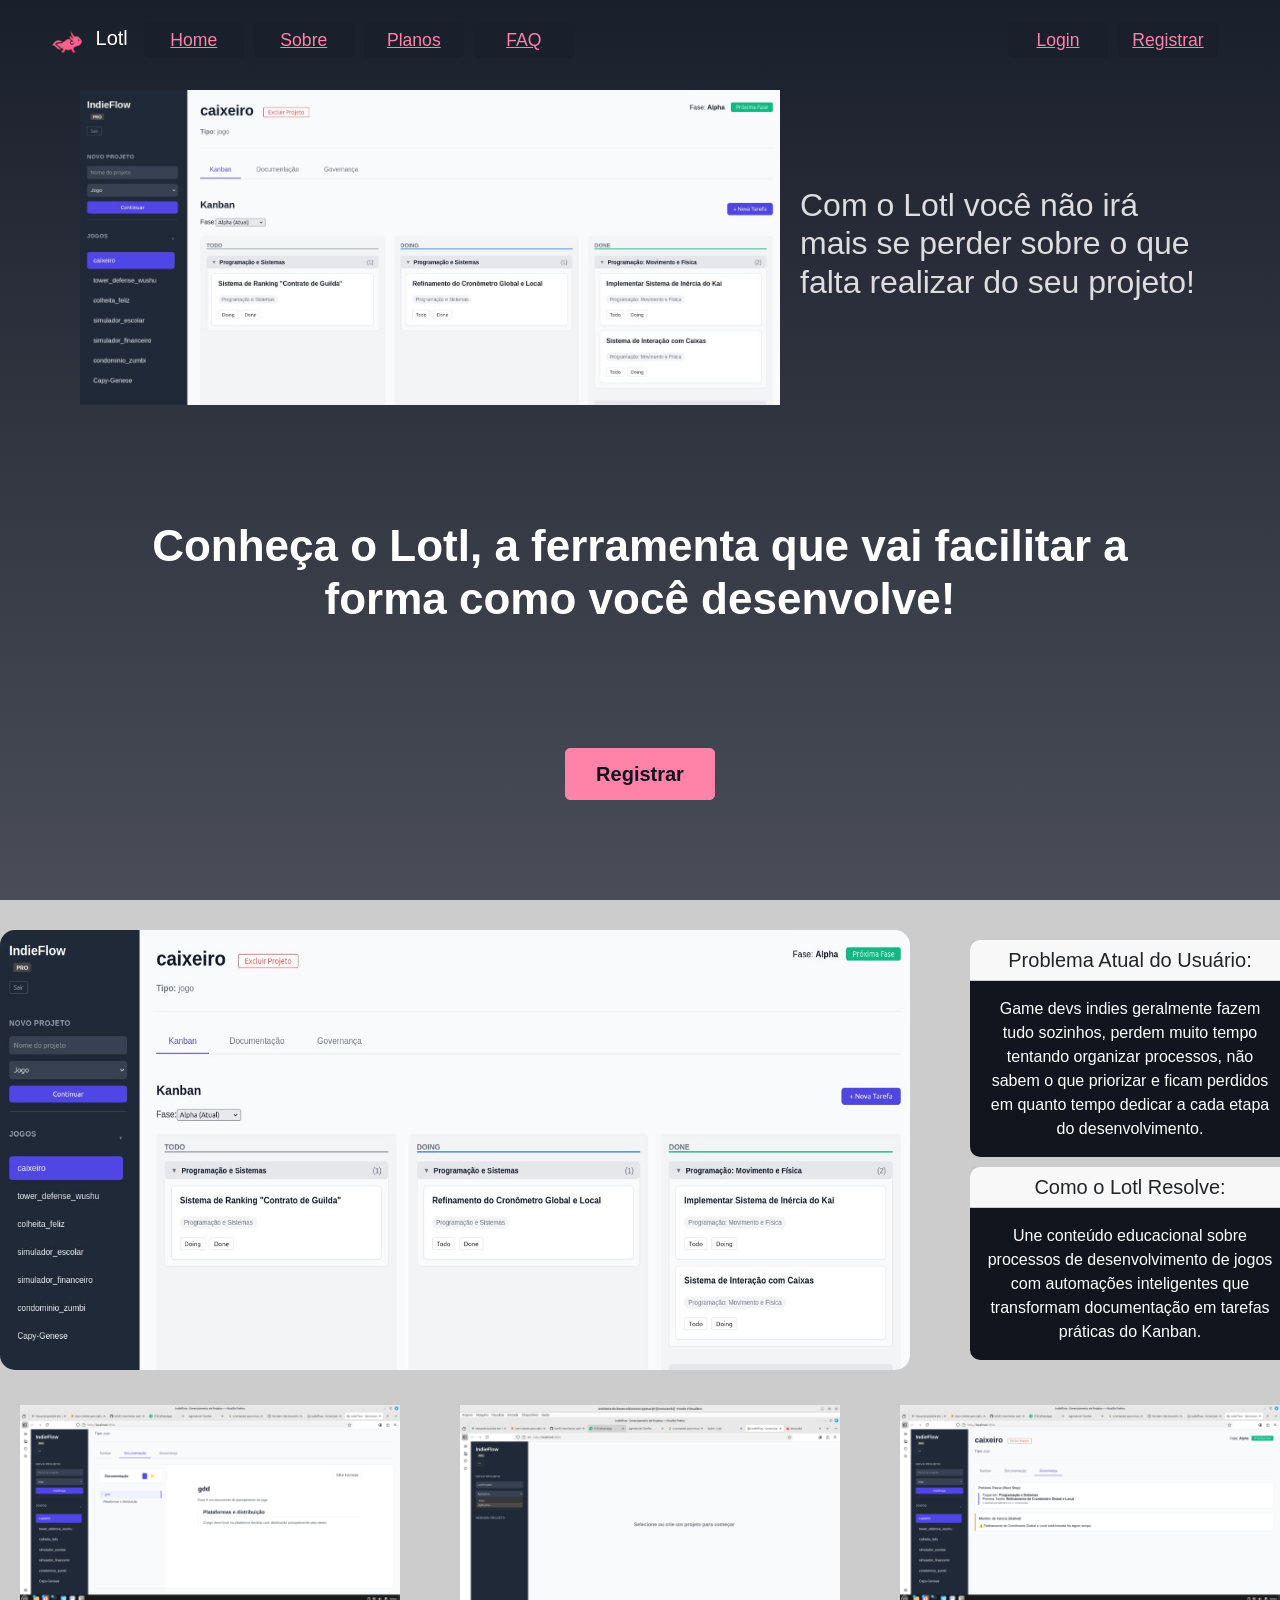
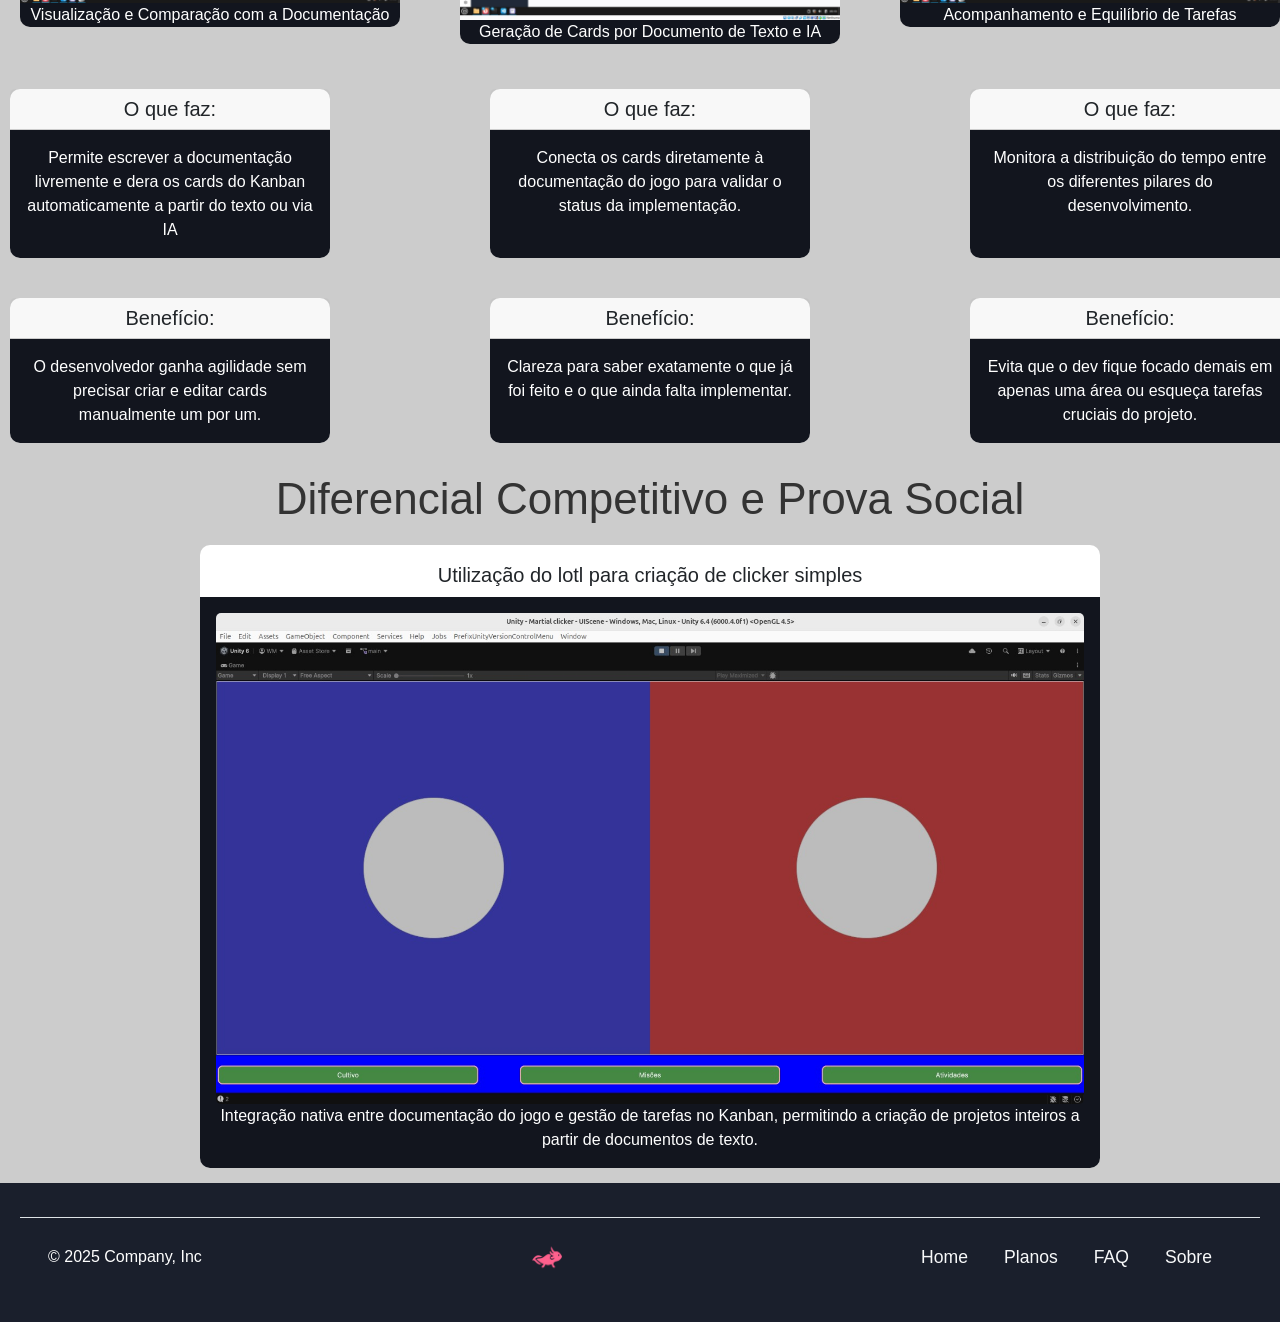
==== index.html @ 311a644e "style(home): update hero style" ====
<!DOCTYPE html>
<html lang="en">
<head>
    <meta charset="UTF-8">
    <meta name="viewport" content="width=device-width, initial-scale=1.0">
    <title>Home - Lotl</title>
    <link rel="icon" type="image/png" href="images/logo/logo.webp">
    <link rel="stylesheet" href="https://fonts.googleapis.com/css2?family=Material+Symbols+Outlined:opsz,wght,FILL,GRAD@20..48,100..700,0..1,-50..200&icon_names=check,close"/>
    <link href="https://cdn.jsdelivr.net/npm/bootstrap@5.3.8/dist/css/bootstrap.min.css" rel="stylesheet" integrity="sha384-sRIl4kxILFvY47J16cr9ZwB07vP4J8+LH7qKQnuqkuIAvNWLzeN8tE5YBujZqJLB" crossorigin="anonymous">
    <link rel="stylesheet" href="global.css">
    <link rel="stylesheet" href="styles/index.css">
</head>
<body>
    <header class="row flex-conteiner">
      <div class="flex-column">
        <nav class="navbar navbar-expand-lg header">
          <div class="container-fluid">
            <button class="navbar-toggler" type="button" data-bs-toggle="collapse" data-bs-target="#navbarTogglerDemo01" aria-controls="navbarTogglerDemo01" aria-expanded="false" aria-label="Toggle navigation">
              <span class="navbar-toggler-icon"></span>
            </button>
            <div class="collapse navbar-collapse" id="navbarTogglerDemo01">
              <a class="navbar-brand headerTitle" href="index.html">
                <img src="images/mascote/mascote.png" alt="Logo" width="30" height="30" class="d-inline-block align-text-top me-2"/>
                Lotl
              </a>
              <ul class="navbar-nav me-auto ms-3 mb-2 mb-lg-0">
                <li class="nav-item">
                  <a href="index.html">
                      <div class="headerButton">
                          <p>Home</p>
                      </div>
                  </a>
                </li>
                <li class="nav-item">
                  <a href="pages/about.html">
                      <div class="headerButton">
                          <p>Sobre</p>
                      </div>
                  </a>
                </li>
                <li class="nav-item">
                    <a href="pages/plans.html">
                        <div class="headerButton">
                            <p>Planos</p>
                        </div>
                    </a>
                </li>
                <li class="nav-item">
                  <a href="pages/faq.html">
                      <div class="headerButton">
                          <p>FAQ</p>
                      </div>
                  </a>
                </li>
              </ul>
              <ul class="navbar-nav d-flex ms-3 mb-2 mb-lg-0">
                <li class="nav-item">
                  <a href="https://lotl.tardiusconsultoria.com.br/login">
                      <div class="headerButton">
                          <p>Login</p>
                      </div>
                  </a>
                </li>
                <li class="nav-item">
                  <a href="https://lotl.tardiusconsultoria.com.br/register">
                      <div class="headerButton">
                          <p>Registrar</p>
                      </div>
                  </a>
                </li>
              </ul>
            </div>
          </div>
        </nav>
        <div class="banner flex-column">
          <div class="flex-row-1300-900" style="align-items: center; margin-top: 20px;">
            <img src="images/SaaSInterface/WhatsApp Image 2026-09-23 at 08.44.39.jpeg" alt="Mascote do Lotl" style="width: 60vw; max-width: 700px;">
            <div class="bannerText">
              <h2 style="color: #DDD;">
                Com o Lotl você não irá mais se perder sobre o que falta realizar do seu projeto!
              </h2>
            </div>
          </div>
              <h1>
                Conheça o Lotl, a ferramenta que vai facilitar a forma como você desenvolve!
              </h1>
          <div class="bannerButton">
              <p>Registrar</p>
          </div>
        </div>
      </div>
    </header>
    <table style="width: 100%;" >
        <tr>
            <td align="center" colspan="2">		
                <div class="main-div"> <!--div pai dos cards de informação-->
                    <div class="second-div">
                        <div> <!--como ainda não vimos "form", vou deixar dessa forma, assim que virmos mais sobre js vou implementar aqui e alterar essa estrutura base-->
                            <div class="second-div">
                                <img class="main-image" src="images/SaaSInterface/WhatsApp Image 2026-09-23 at 08.44.39.jpeg" alt="Imagem do Sistema"><!--anexar aqui um FORM caso possível, para coletar e-mail de registro-->
                                <div>
                                    <div class="card">
                                        <h5 class="card-header">Problema Atual do Usuário:</h5>
                                        <div class="card-body">
                                            <p>Game devs indies geralmente fazem tudo sozinhos, perdem muito tempo tentando organizar processos, não sabem o que priorizar e ficam perdidos em quanto tempo dedicar a cada etapa do desenvolvimento.</p>
                                        </div> 
                                    </div>  
                                    <div class="card">
                                        <h5 class="card-header">Como o Lotl Resolve:</h5>
                                        <div class="card-body">
                                            <p>Une conteúdo educacional sobre processos de desenvolvimento de jogos com automações inteligentes que transformam documentação em tarefas práticas do Kanban.</p>
                                       </div>
                                    </div>
                                </div>
                            </div>
                        </div>
                    </div>
                    <div class="second-div"> <!--aqui estão os cards secundários com imagens e um título referente a função da imagem-->
                        <div class="card-secondary">
                            <img src="images/SaaSInterface/WhatsApp Image 2026-09-23 at 09.02.59.jpeg" class="card-img-top" alt="Imagem do Sistema">
                            <div class="card-body">
                                <p class="card-text">Visualização e Comparação com a Documentação</p>
                            </div>
                        </div>
                        <div class="card-secondary">
                            <img src="images/SaaSInterface/WhatsApp Image 2026-09-23 at 07.29.14.jpeg" class="card-img-top" alt="imagem do sistema">
                            <div class="card-body">
                                <p class="card-text">Geração de Cards por Documento de Texto e IA</p>
                            </div>
                        </div>
                        <div class="card-secondary">
                            <img src="images/SaaSInterface/WhatsApp Image 2026-09-23 at 09.03.42.jpeg" class="card-img-top" alt="Imagem do Sistema">
                            <div class="card-body">
                                <p class="card-text">Acompanhamento e Equilíbrio de Tarefas</p>
                            </div>
                        </div>  
                    </div>
                    <div class="second-div"> <!--aqui estão algumas informações do sistema em um pequeno card descritivo-->
                        <div class="card">
                            <h5 class="card-header">O que faz: </h5>
                            <div class="card-body">
                                <p>Permite escrever a documentação livremente e dera os cards do Kanban automaticamente a partir do texto ou via IA</p>
                            </div>
                        </div>
                        <div class="card">
                            <h5 class="card-header">O que faz: </h5>   
                            <div class="card-body">
                                <p>Conecta os cards diretamente à documentação do jogo para validar o status da implementação.</p>
                            </div>
                        </div> 
                        <div class="card">  
                            <h5 class="card-header">O que faz: </h5>  
                            <div class="card-body">
                                <p>Monitora a distribuição do tempo entre os diferentes pilares do desenvolvimento.</p>
                            </div>
                        </div>
                        <div class="card">
                            <h5 class="card-header">Benefício: </h5>
                            <div class="card-body">
                                <p>O desenvolvedor ganha agilidade sem precisar criar e editar cards manualmente um por um.</p>
                            </div>
                        </div>
                        <div class="card"> 
                            <h5 class="card-header">Benefício: </h5>
                            <div class="card-body">
                                <p> Clareza para saber exatamente o que já foi feito e o que ainda falta implementar.</p>
                            </div>
                        </div>
                        <div class="card"> 
                            <h5 class="card-header">Benefício: </h5>
                            <div class="card-body">
                                <p>Evita que o dev fique focado demais em apenas uma área ou esqueça tarefas cruciais do projeto.</p>
                            </div>
                        </div>
                    </div>
                    <div style="margin: 10px 0 15px 0;"> <!--pensar numa estilização para essa seção do site, como um sub-footer ou algo parecido-->
                            <h2 style="font-size: 44px; margin: 20px 0;">Diferencial Competitivo e Prova Social</h2> <!--estilizar para um título melhor apresentável posteriormente-->
                            <div class="card" style="width: 900px;">
                                <h5 class="mt-2 mb-0" style="padding: 10px;">Utilização do lotl para criação de clicker simples</h5>
                                <div class="card-body">
                                    <img src="images/about/prova_social_jogo.jpg" class="card-img" alt="..."> 
                                    <p class="card-text fg-2">Integração nativa entre documentação do jogo e gestão de tarefas no Kanban, permitindo a criação de projetos inteiros a partir de documentos de texto.</p>
                                </div>
                            </div>
                    </div>
                </div>
            </td>
        </tr>
    </table>
    <footer class="row flex-conteiner"> 
      <div class="flex-row-1300-800 justify-content-between align-items-center py-3 my-4 border-top"> 
        <a href="/index.html" class="nav-link mt-2 px-2">
          <p style="color: #FFF;">© 2025 Company, Inc</p>
        </a> 
        <a href="/" class="d-flex align-items-center justify-content-center mt-2 link-body-emphasis text-decoration-none" aria-label="Bootstrap"> 
          <img src="images/mascote/mascote.png" alt="Logo" width="30" height="30" class="d-inline-block align-text-top me-2"/>
        </a> 
        <ul class="justify-content-end mt-2 flex-row-1300-800-short"> 
          <li class="nav-item">
            <a href="/index.html" class="nav-link link-light px-2">Home</a>
          </li> 
          <li class="nav-item">
            <a href="/pages/plans.html" class="nav-link link-light px-2">Planos</a>
          </li> 
          <li class="nav-item">
            <a href="/pages/faq.html" class="nav-link link-light px-2">FAQ</a>
          </li> 
          <li class="nav-item">
            <a href="/pages/about.html" class="nav-link link-light px-2">Sobre</a>
          </li> 
        </ul> 
      </div> 
    </footer>
    <script src="https://cdn.jsdelivr.net/npm/bootstrap@5.3.8/dist/js/bootstrap.bundle.min.js" integrity="sha384-FKyoEForCGlyvwx9Hj09JcYn3nv7wiPVlz7YYwJrWVcXK/BmnVDxM+D2scQbITxI" crossorigin="anonymous"></script>
  </body>
</html>
---- global.css ----
:root{
  --main-color: #FF82A9;
  --contrast-color:#1A1F2C;
  --write-white:#FFF;
  --background-body:#CCC;
  --black-write:#333;
  --background-content: #FFF;
}

body{
  background-color: var(--background-body);
  color: var(--black-write);
}

*{
  box-sizing: border-box;
  margin: 0px;
  padding: 0;
  font-family: sans-serif;
}

.main-container{
  padding-top: 0px !important;
  padding-bottom: 0px !important;
}

header{
  background: linear-gradient(#1A1F2CFF, #1A1F2CBB);
  height: 100vh;
}

header .flex-column{
  height: 100%;
}

.nav-item{
  font-size: 1.1em;
  font-weight: 500;
}

p{
  margin: 0;
}

ul{
  margin: 0;
  list-style-type: none;
}

.navbar-toggler-icon{
  filter: invert(79%) sepia(19%) saturate(7257%) hue-rotate(299deg) brightness(105%) contrast(101%);
}

.flex-row-1300-900{
  background-color: var(--background-content);
}
header .flex-row-1300-900{
  background-color: transparent;
}

/*
###########################################
*/

h1{
    font-size: 44px;
    font-weight: 800;
    color: var(--write-white);
    text-align: center;
    padding: 50px;
}

a{
  color: var(--write-white);
  text-decoration: none;
}

a:hover{
  color: var(--main-color);
}

.headerButton{
    border-radius: 5px; 
    padding: 5px; 
    background-color: var(--contrast-color); 
    color: var(--main-color);
    width: 100px;
    margin-right: 10px;
    text-decoration: underline;
}

.headerButton:hover{
    background-color: var(--main-color); 
    color: var(--contrast-color);
    cursor: pointer;
    text-decoration: none;
}

.headerButton p{
    text-align: center;
    margin:0;
}

.headerTitle{
    color: var(--write-white);
    margin: auto 0 auto 0;
}

.headerTitle:hover{
    color: var(--main-color);
}

.banner{
  justify-content: space-between;
}

.bannerButton{
    border: 1px solid #FF82A9;
    border-radius: 5px; 
    padding: 10px 15px 10px 15px; 
    background-color: #FF82A9; 
    color: #12151E;
    width: 150px;
    margin: 0 auto 10vh auto;
}

.bannerButton:hover{
    background-color: #12151E; 
    color: #FF82A9;
    cursor: pointer;
}

.bannerButton p{
    text-align: center;
    margin:0;
    font-size: 20px; 
    font-weight: bold;
}

/*
######################################################################
*/

.flex-conteiner{
  display: flex;
  justify-content: center;
  align-items: center;
  padding: 10px 20px;
  margin: 0;
}

.flex-column{
  display: flex;
  padding-inline: 20px;
  width:100%;
  max-width: 1300px;
}

.flex-row-1300-800, .flex-row-1300-900{
  width:100%;
  max-width: 1300px;
}

.flex-row-1300-800, .flex-row-1300-800-short, .flex-row-1300-900{
  display: flex;
  flex-direction: row;
  padding-inline: 20px;
  gap: 20px;
}

footer{
  background-color: #1A1F2C;
}

footer a{
  color:var(--write-white);
}

.footer-component{
  width: 50%;
  color: #FFF;
}

@media (max-width:700px){
  .flex-row-1300-800{
    flex-direction:column;
  }
}

@media (max-width:900px){
  .flex-row-1300-900{
    flex-direction:column;
  }
}

@media (max-width:992px){
  .headerButton p{
    text-align: left;
  }
}
---- styles/index.css ----
/*vai atuar somente na div pai*/
.main-div{
    width: 1300px;
}
/*consigurações gerais da imagem principal do sistema*/
.main-image{
    width: 70%;
    height: auto;
    border-radius: 15px;
    border: none;
}
/*configurações das imagens complementares*/
.complementary-image{
    width: 25%;
    height: auto;
    border-radius: 15px;
    border: none;
}
/*vai atuar nas divs que contém os cards*/
.second-div{
    display: flex;
    justify-content: space-between;
    gap: 20px;
    flex-wrap: wrap;
    margin-top: 15px;
}
/*define específicações dos cards*/
.card{
    width: 320px;
    height: auto;
    border: none;
    border-radius: 10px;
    margin: 10px;
}
.card-secondary{
    width: 380px;
    height: auto;
    border: none;
    border-radius: 10px;
    margin: 20px;
}
/*para cards que tenham textos que precisam ser separados em quebras de linha*/
.card-text{
    display: flex;
    justify-content: center;
    align-items: center;
}
/*define um botão de flip para o card, as informações de problema/resolução ficariam num mesmo card*/
.card-button{
    padding: 5px 7px 5px 7px;
    background-color: #FF82A9;
    color: var(--write-black);
    border: none;
    border-radius: 10px;
}
.card-button:hover{
    background-color: #12151E;
    color: #FF82A9;
    cursor: pointer;
}
.card-body{
    border-bottom-right-radius: 10px;
    border-bottom-left-radius: 10px;
    background-color: #12151E;
}
.card-body p{
    color: var(--write-white);
    text-align: center;
}

@media (max-width:900px){
  div .flex-row-1300-900 img{
    width: 100vw !important;
  }
  header .flex-row-1300-900{
    gap: 5px;
  }
  header h1{
    padding: 0;
    font-size: 2.5rem;
  }
  header .bannerButton{
    margin-bottom: 5vh;
  }
}

@media (max-width:440px){
  header h1{
    font-size: 1.8rem;
  }
}
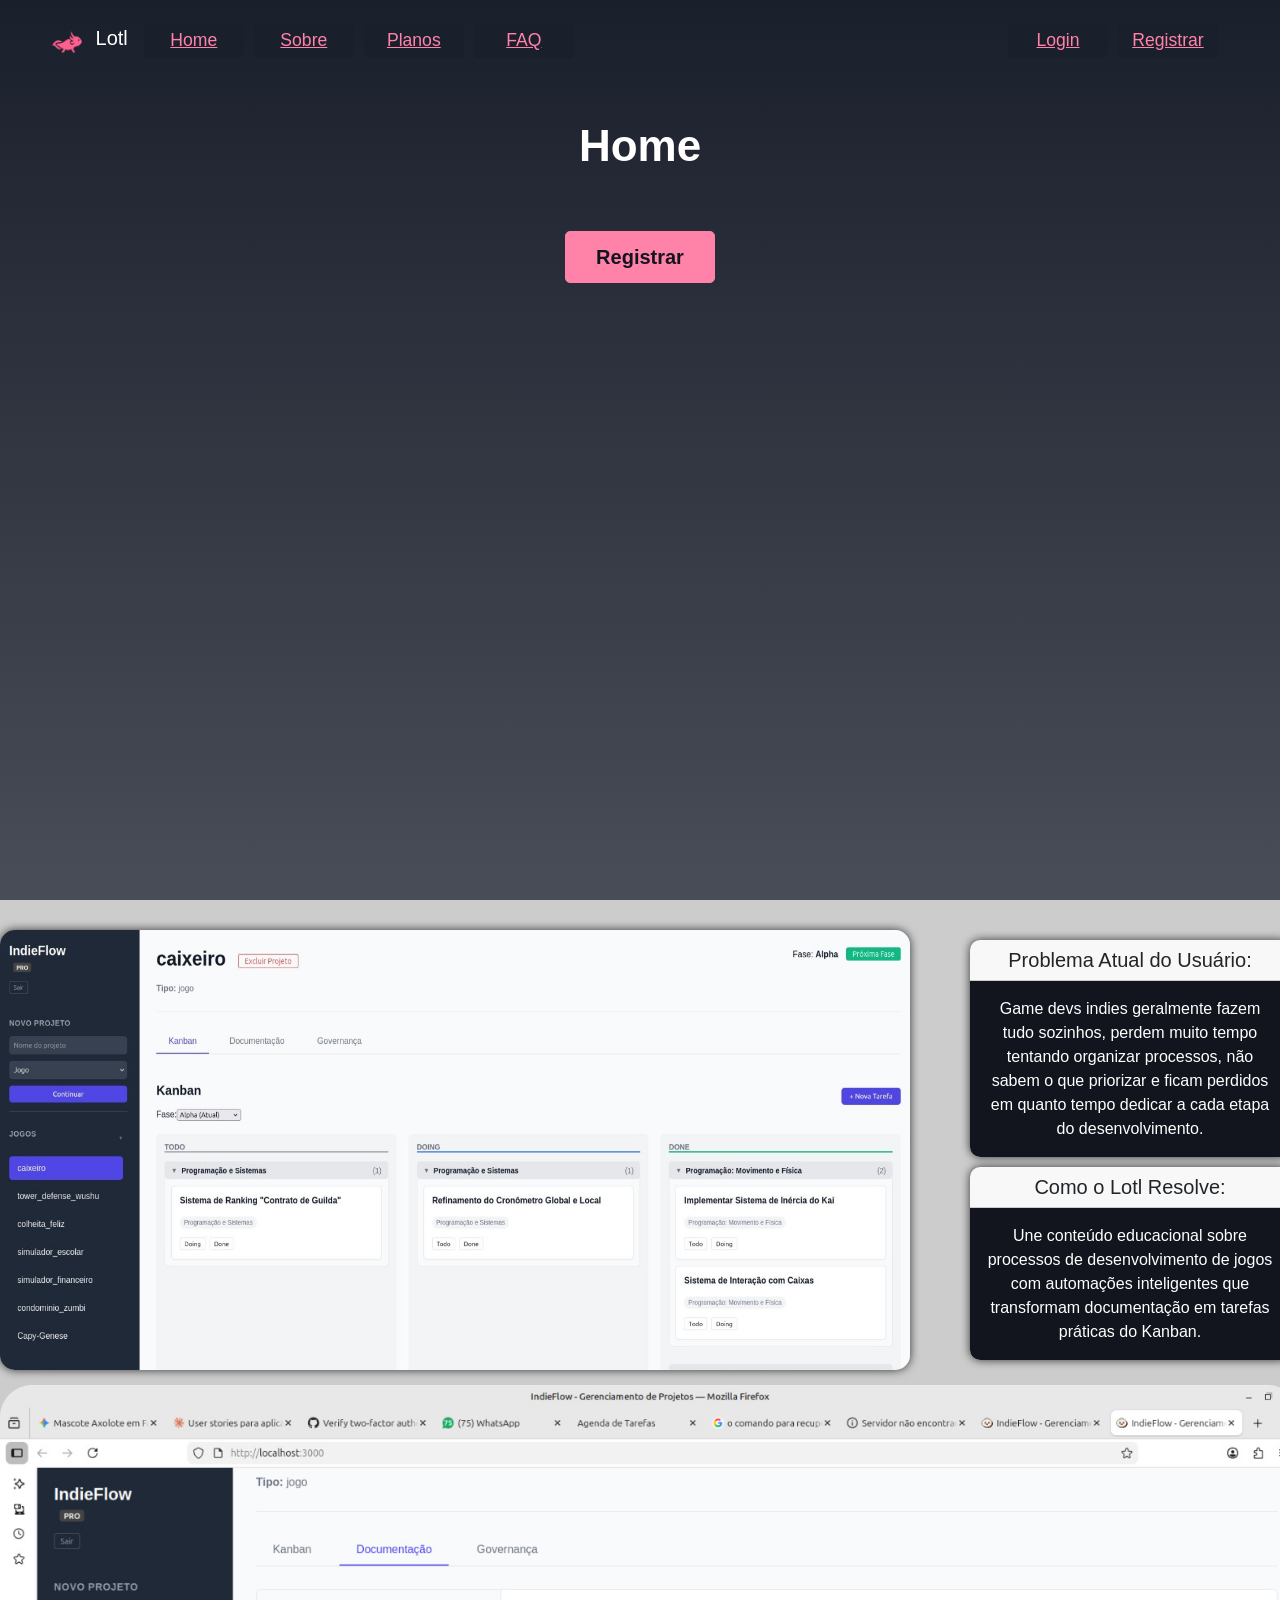
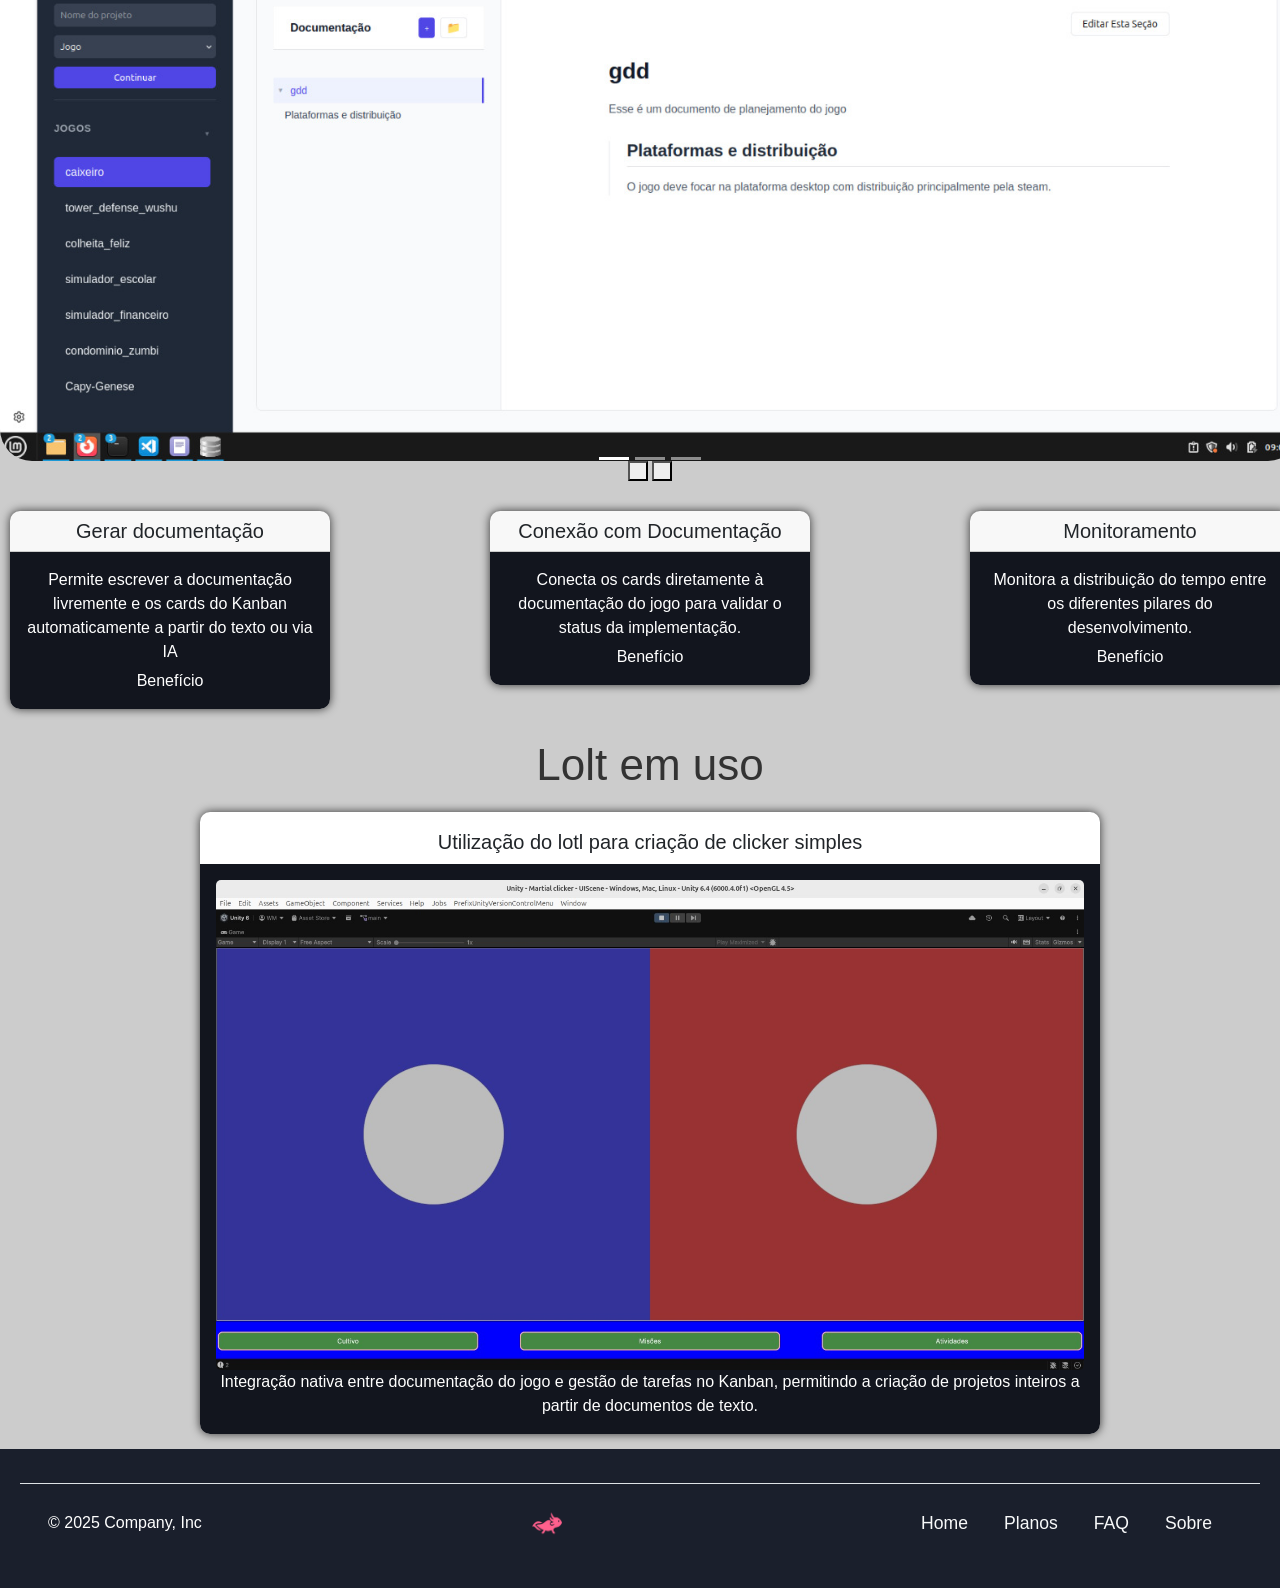
==== commit 0c9aa056: "modificado cards de informações e imagens exibidas do sistema, adicionado sombra nos cards e imagens" ====
--- a/index.html
+++ b/index.html
@@ -72,18 +72,8 @@
             </div>
           </div>
         </nav>
-        <div class="banner flex-column">
-          <div class="flex-row-1300-900" style="align-items: center; margin-top: 20px;">
-            <img src="images/SaaSInterface/WhatsApp Image 2026-09-23 at 08.44.39.jpeg" alt="Mascote do Lotl" style="width: 60vw; max-width: 700px;">
-            <div class="bannerText">
-              <h2 style="color: #DDD;">
-                Com o Lotl você não irá mais se perder sobre o que falta realizar do seu projeto!
-              </h2>
-            </div>
-          </div>
-              <h1>
-                Conheça o Lotl, a ferramenta que vai facilitar a forma como você desenvolve!
-              </h1>
+        <div class="banner">
+          <h1>Home</h1>
           <div class="bannerButton">
               <p>Registrar</p>
           </div>
@@ -115,31 +105,99 @@
                             </div>
                         </div>
                     </div>
-                    <div class="second-div"> <!--aqui estão os cards secundários com imagens e um título referente a função da imagem-->
-                        <div class="card-secondary">
-                            <img src="images/SaaSInterface/WhatsApp Image 2026-09-23 at 09.02.59.jpeg" class="card-img-top" alt="Imagem do Sistema">
-                            <div class="card-body">
-                                <p class="card-text">Visualização e Comparação com a Documentação</p>
-                            </div>
-                        </div>
-                        <div class="card-secondary">
-                            <img src="images/SaaSInterface/WhatsApp Image 2026-09-23 at 07.29.14.jpeg" class="card-img-top" alt="imagem do sistema">
-                            <div class="card-body">
-                                <p class="card-text">Geração de Cards por Documento de Texto e IA</p>
-                            </div>
-                        </div>
-                        <div class="card-secondary">
-                            <img src="images/SaaSInterface/WhatsApp Image 2026-09-23 at 09.03.42.jpeg" class="card-img-top" alt="Imagem do Sistema">
-                            <div class="card-body">
-                                <p class="card-text">Acompanhamento e Equilíbrio de Tarefas</p>
-                            </div>
-                        </div>  
-                    </div>
+                    <div class="second-div"> <!--aqui tem o carousel-->
+                        <div id="carouselExample" class="carousel carousel-overlay slide">
+                            <div class="carousel-inner rounded-5"> <!-- imagens do carrocel -->
+                                <div class="carousel-item active">
+                                    <img src="images/SaaSInterface/WhatsApp Image 2026-09-23 at 09.02.59.jpeg" class="d-block w-100" alt="...">
+                                </div>
+                                <div class="carousel-item">
+                                    <img src="images/SaaSInterface/WhatsApp Image 2026-09-23 at 09.03.42.jpeg " class="d-block w-100" alt="...">
+                                </div>
+                                <div class="carousel-item">
+                                    <img src="images/SaaSInterface/WhatsApp Image 2026-09-23 at 07.29.14.jpeg" class="d-block w-100" alt="...">
+                                </div>
+                            </div>
+                            <div class="carousel-overlay-controls">
+                                <div>
+                                    <button style="width: 20px; height: 20px;" class="btn-icon btn-sm btn-subtle theme-secondary" type="button" data-bs-target="#carouselExample" data-bs-slide="prev">
+                                        <span class="carousel-icon-prev" aria-hidden="true"></span>
+                                        <span class="visually-hidden">Anterior</span>
+                                    </button>
+                                    <button style="width: 20px; height: 20px;" class="btn-icon btn-sm btn-subtle theme-secondary" type="button" data-bs-target="#carouselExample" data-bs-slide="next">
+                                        <span class="carousel-icon-next" aria-hidden="true"></span>
+                                        <span class="visually-hidden">Próximo</span>
+                                    </button>
+                                </div>
+                                <div class="carousel-indicators">
+                                    <button type="button" data-bs-target="#carouselExample" data-bs-slide-to="0" class="active" aria-current="true" aria-label="Slide 1"></button>
+                                    <button type="button" data-bs-target="#carouselExample" data-bs-slide-to="1" aria-label="Slide 2"></button>
+                                    <button type="button" data-bs-target="#carouselExample" data-bs-slide-to="2" aria-label="Slide 3"></button>
+                                </div>
+                            </div>
+                        </div> 
+                    </div>
+                    
                     <div class="second-div"> <!--aqui estão algumas informações do sistema em um pequeno card descritivo-->
+                        <div>
+                            <div class="card">
+                                <h5 class="card-header">Gerar documentação</h5>
+                                <div class="card-body">
+                                    <p class="card-text">Permite escrever a documentação livremente e os cards do Kanban automaticamente a partir do texto ou via IA</p>
+                                    <p class="d-inline-flex gap-1" style="margin-top: 5px;">
+                                        <a class="btn-solid theme-primary" data-bs-toggle="collapse" href="#collapseExample" role="button" aria-expanded="false" aria-controls="collapseExample">
+                                            Benefício
+                                        </a>
+                                    </p>
+                                    <div class="collapse" id="collapseExample">
+                                        <div class="" style="color: var(--write-white);">
+                                            O desenvolvedor ganha agilidade sem precisar criar e editar cards manualmente um por um.
+                                        </div>
+                                    </div>
+                                </div>
+                            </div>
+                        </div>
+                        <div>  
+                            <div class="card">
+                                <h5 class="card-header">Conexão com Documentação</h5>
+                                <div class="card-body">
+                                    <p class="card-text">Conecta os cards diretamente à documentação do jogo para validar o status da implementação.</p>
+                                    <p class="d-inline-flex gap-1" style="margin-top: 5px;">
+                                        <a class="btn-solid theme-primary" data-bs-toggle="collapse" href="#collapseExample2" role="button" aria-expanded="false" aria-controls="collapseExample2">
+                                            Benefício
+                                        </a>
+                                    </p>
+                                    <div class="collapse" id="collapseExample2">
+                                        <div class="" style="color: var(--write-white);">
+                                            Clareza para saber exatamente o que já foi feito e o que ainda falta implementar.
+                                        </div>
+                                    </div>
+                                </div>
+                            </div>
+                        </div>
+                        <div>  
+                        <div class="card">
+                                <h5 class="card-header">Monitoramento</h5>
+                                <div class="card-body">
+                                    <p class="card-text">Monitora a distribuição do tempo entre os diferentes pilares do desenvolvimento.</p>
+                                    <p class="d-inline-flex gap-1" style="margin-top: 5px;">
+                                        <a class="btn-solid theme-primary" data-bs-toggle="collapse" href="#collapseExample3" role="button" aria-expanded="false" aria-controls="collapseExample3">
+                                            Benefício
+                                        </a>
+                                    </p>
+                                    <div class="collapse" id="collapseExample3">
+                                        <div class="" style="color: var(--write-white);">
+                                            Evita que o dev fique focado demais em apenas uma área ou esqueça tarefas cruciais do projeto.
+                                        </div>
+                                    </div>
+                                </div>
+                            </div>
+                        </div>
+                        <!--    
                         <div class="card">
                             <h5 class="card-header">O que faz: </h5>
                             <div class="card-body">
-                                <p>Permite escrever a documentação livremente e dera os cards do Kanban automaticamente a partir do texto ou via IA</p>
+                                <p>Permite escrever a documentação livremente e os cards do Kanban automaticamente a partir do texto ou via IA</p>
                             </div>
                         </div>
                         <div class="card">
@@ -171,10 +229,10 @@
                             <div class="card-body">
                                 <p>Evita que o dev fique focado demais em apenas uma área ou esqueça tarefas cruciais do projeto.</p>
                             </div>
-                        </div>
+                        </div>-->
                     </div>
                     <div style="margin: 10px 0 15px 0;"> <!--pensar numa estilização para essa seção do site, como um sub-footer ou algo parecido-->
-                            <h2 style="font-size: 44px; margin: 20px 0;">Diferencial Competitivo e Prova Social</h2> <!--estilizar para um título melhor apresentável posteriormente-->
+                            <h2 style="font-size: 44px; margin: 20px 0;">Lolt em uso</h2> <!--estilizar para um título melhor apresentável posteriormente-->
                             <div class="card" style="width: 900px;">
                                 <h5 class="mt-2 mb-0" style="padding: 10px;">Utilização do lotl para criação de clicker simples</h5>
                                 <div class="card-body">
--- a/styles/index.css
+++ b/styles/index.css
@@ -4,6 +4,7 @@
 }
 /*consigurações gerais da imagem principal do sistema*/
 .main-image{
+    box-shadow: 0px 0px 10px 0px rgba(0,0,0,0.75);
     width: 70%;
     height: auto;
     border-radius: 15px;
@@ -26,6 +27,7 @@
 }
 /*define específicações dos cards*/
 .card{
+    box-shadow: 0px 0px 10px 0px rgba(0,0,0,0.75);
     width: 320px;
     height: auto;
     border: none;
@@ -66,26 +68,4 @@
 .card-body p{
     color: var(--write-white);
     text-align: center;
-}
-
-@media (max-width:900px){
-  div .flex-row-1300-900 img{
-    width: 100vw !important;
-  }
-  header .flex-row-1300-900{
-    gap: 5px;
-  }
-  header h1{
-    padding: 0;
-    font-size: 2.5rem;
-  }
-  header .bannerButton{
-    margin-bottom: 5vh;
-  }
-}
-
-@media (max-width:440px){
-  header h1{
-    font-size: 1.8rem;
-  }
 }
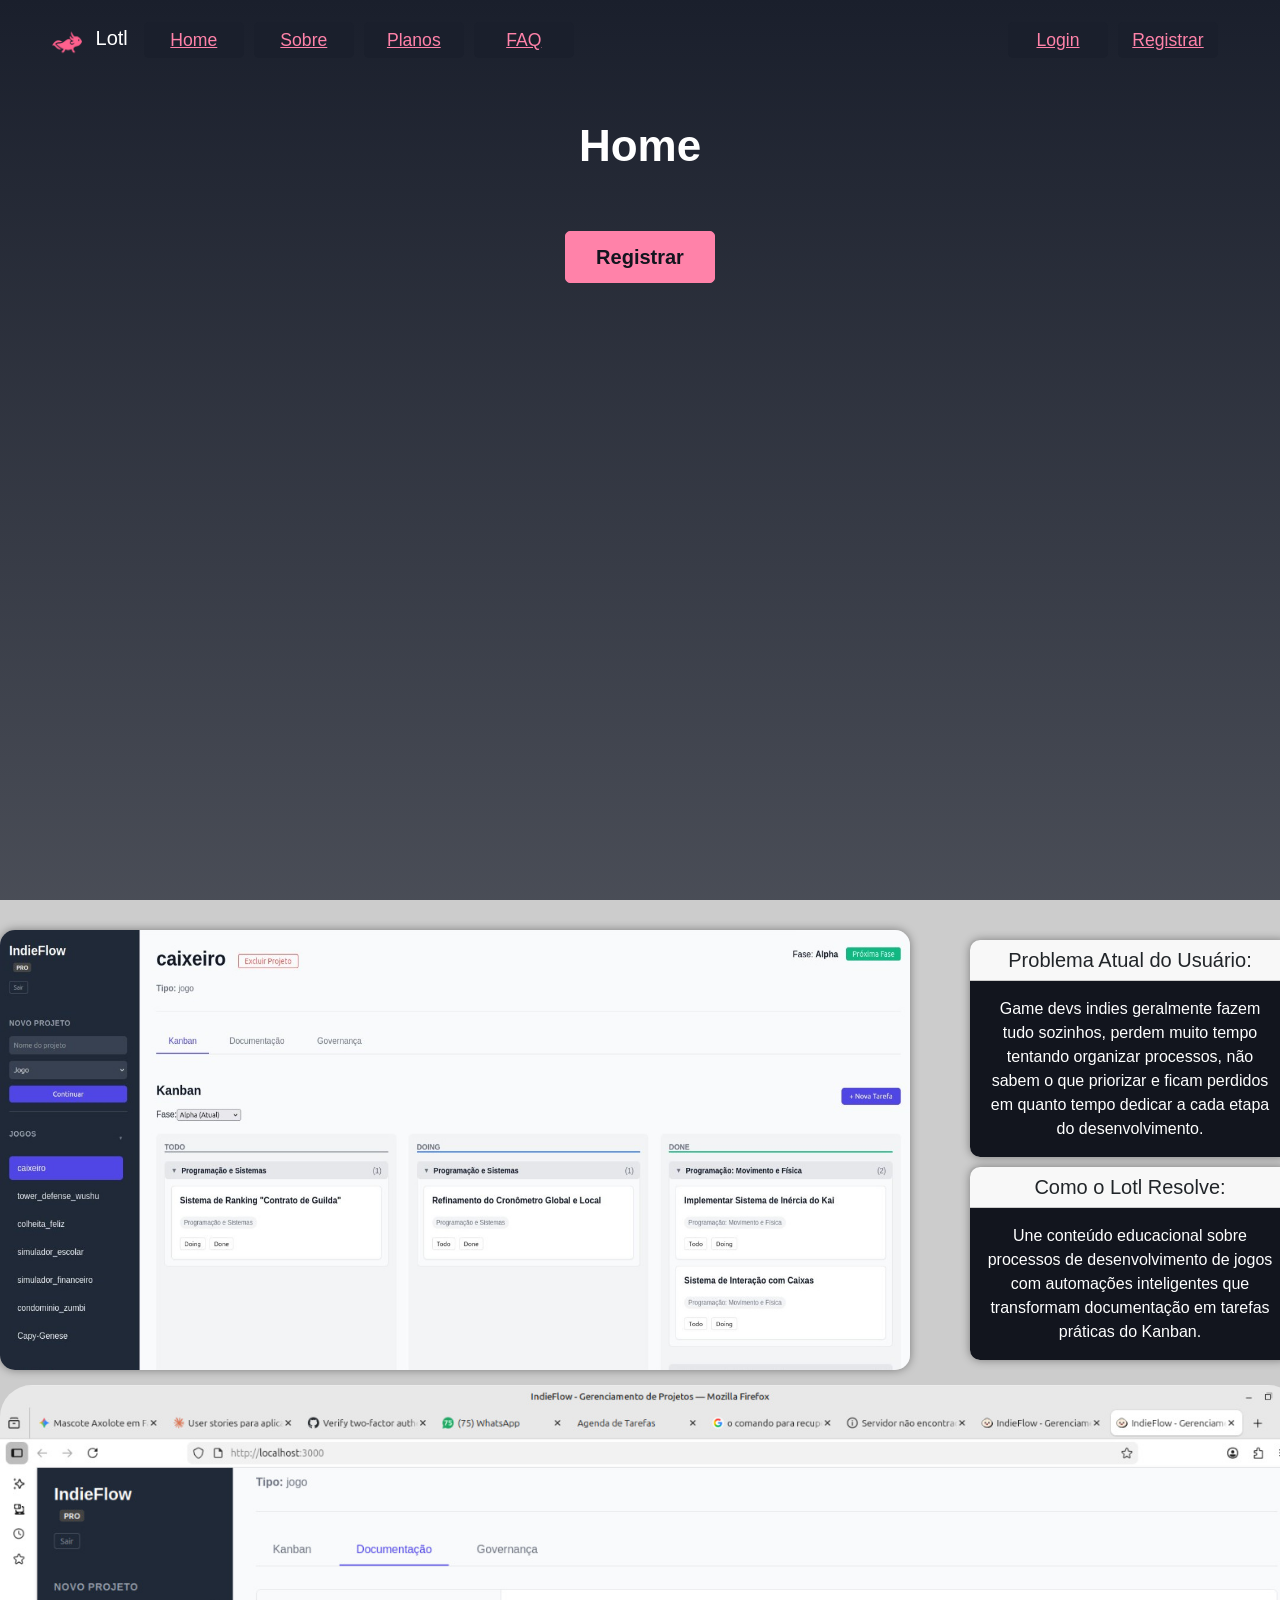
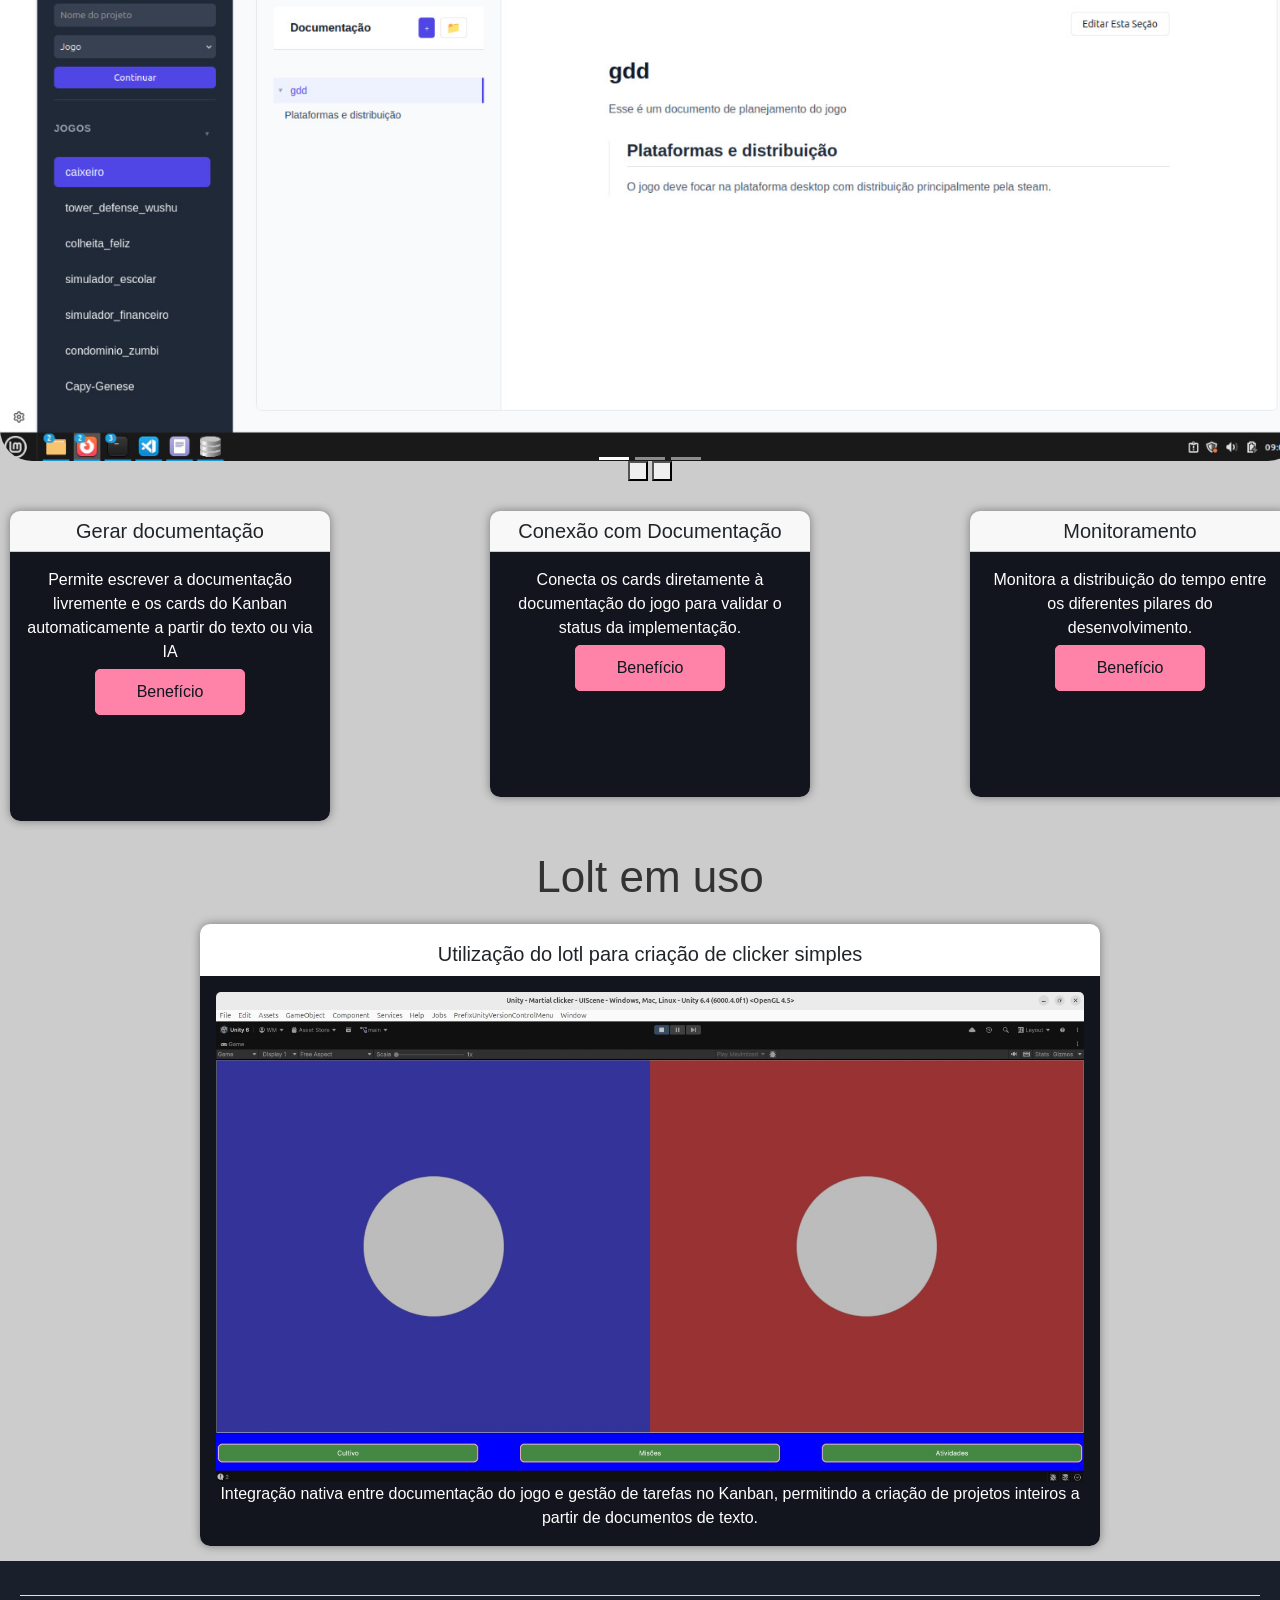
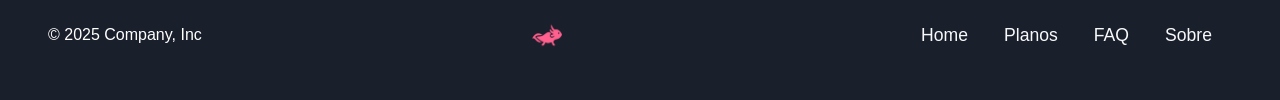
==== commit 264503c3: "add button style to card infos and corrected the box-shaddow of some elements" ====
--- a/index.html
+++ b/index.html
@@ -145,7 +145,7 @@
                                 <div class="card-body">
                                     <p class="card-text">Permite escrever a documentação livremente e os cards do Kanban automaticamente a partir do texto ou via IA</p>
                                     <p class="d-inline-flex gap-1" style="margin-top: 5px;">
-                                        <a class="btn-solid theme-primary" data-bs-toggle="collapse" href="#collapseExample" role="button" aria-expanded="false" aria-controls="collapseExample">
+                                        <a class="bannerButton" data-bs-toggle="collapse" href="#collapseExample" role="button" aria-expanded="false" aria-controls="collapseExample">
                                             Benefício
                                         </a>
                                     </p>
@@ -163,7 +163,7 @@
                                 <div class="card-body">
                                     <p class="card-text">Conecta os cards diretamente à documentação do jogo para validar o status da implementação.</p>
                                     <p class="d-inline-flex gap-1" style="margin-top: 5px;">
-                                        <a class="btn-solid theme-primary" data-bs-toggle="collapse" href="#collapseExample2" role="button" aria-expanded="false" aria-controls="collapseExample2">
+                                        <a class="bannerButton" data-bs-toggle="collapse" href="#collapseExample2" role="button" aria-expanded="false" aria-controls="collapseExample2">
                                             Benefício
                                         </a>
                                     </p>
@@ -181,7 +181,7 @@
                                 <div class="card-body">
                                     <p class="card-text">Monitora a distribuição do tempo entre os diferentes pilares do desenvolvimento.</p>
                                     <p class="d-inline-flex gap-1" style="margin-top: 5px;">
-                                        <a class="btn-solid theme-primary" data-bs-toggle="collapse" href="#collapseExample3" role="button" aria-expanded="false" aria-controls="collapseExample3">
+                                        <a class="bannerButton" data-bs-toggle="collapse" href="#collapseExample3" role="button" aria-expanded="false" aria-controls="collapseExample3">
                                             Benefício
                                         </a>
                                     </p>
--- a/styles/index.css
+++ b/styles/index.css
@@ -4,7 +4,7 @@
 }
 /*consigurações gerais da imagem principal do sistema*/
 .main-image{
-    box-shadow: 0px 0px 10px 0px rgba(0,0,0,0.75);
+    box-shadow: 0px 0px 10px 0px rgba(0,0,0,0.40);
     width: 70%;
     height: auto;
     border-radius: 15px;
@@ -27,7 +27,7 @@
 }
 /*define específicações dos cards*/
 .card{
-    box-shadow: 0px 0px 10px 0px rgba(0,0,0,0.75);
+    box-shadow: 0px 0px 10px 0px rgba(0,0,0,0.40);
     width: 320px;
     height: auto;
     border: none;
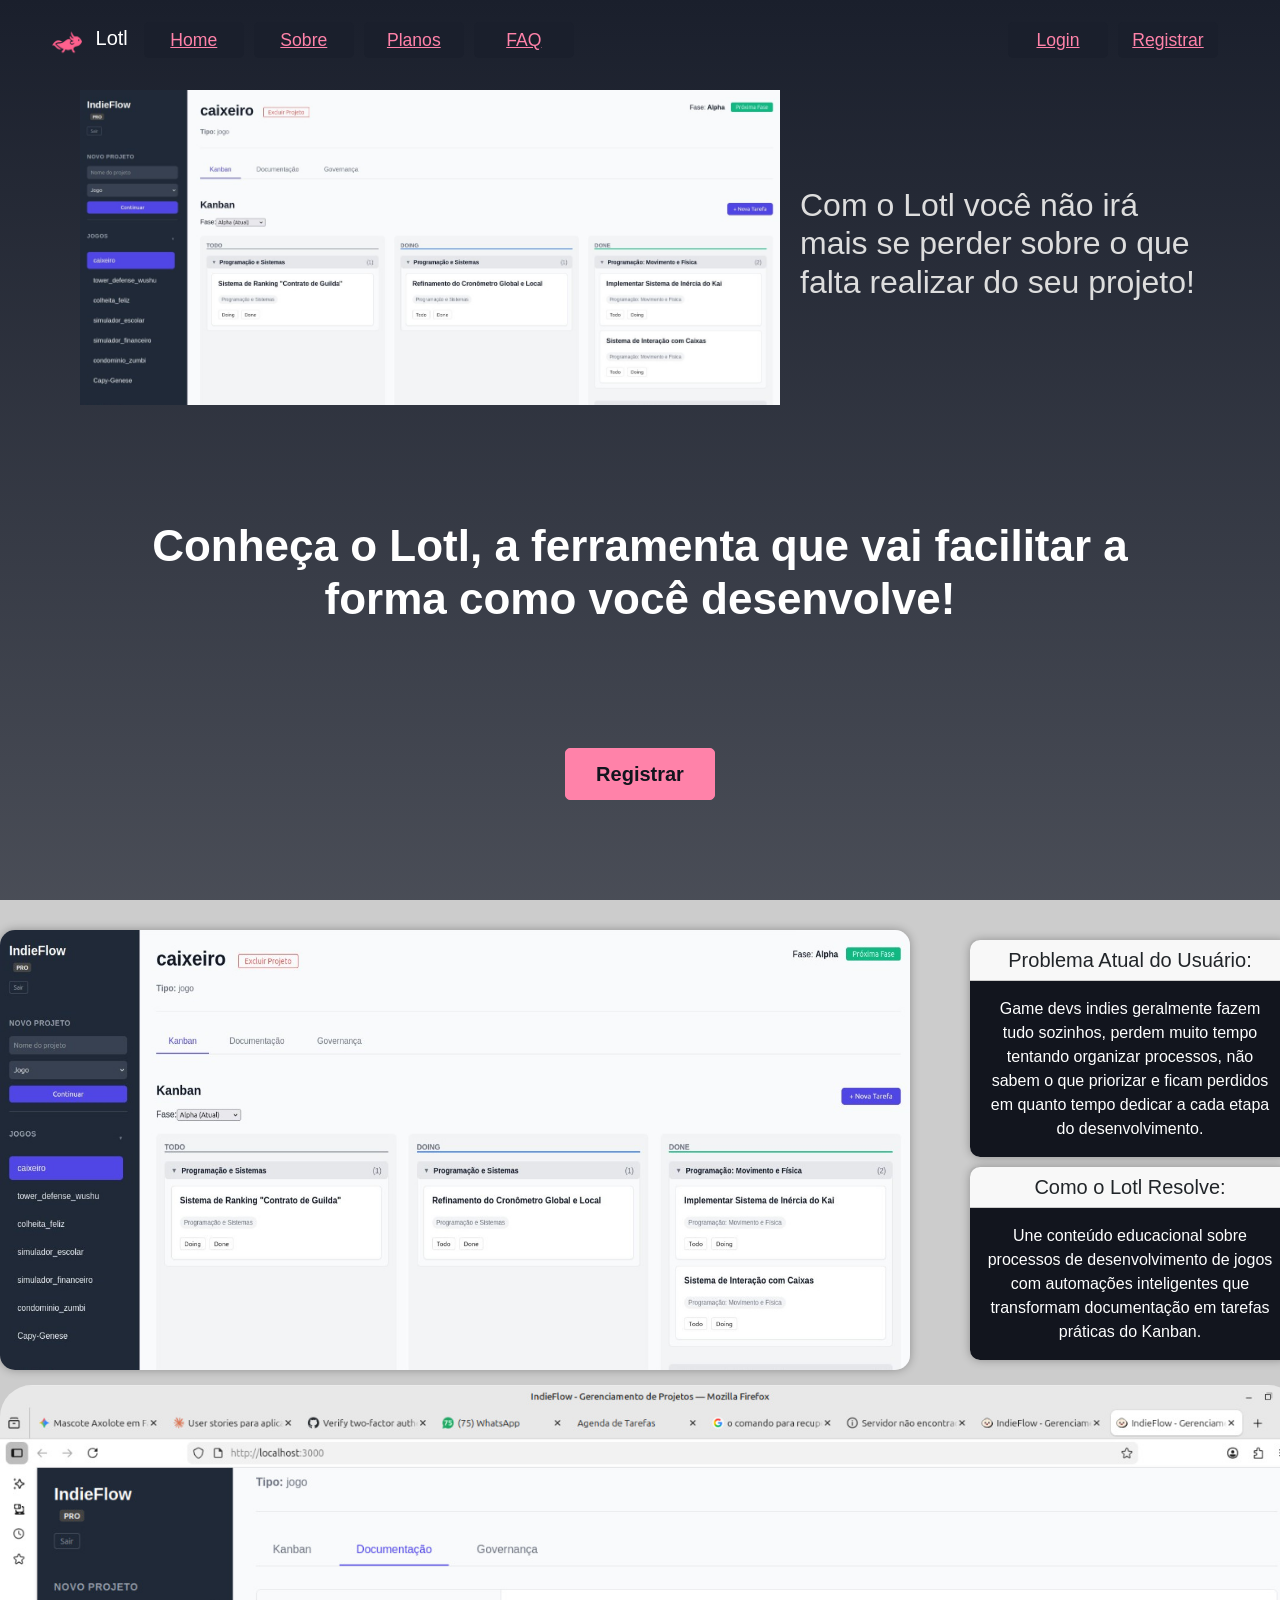
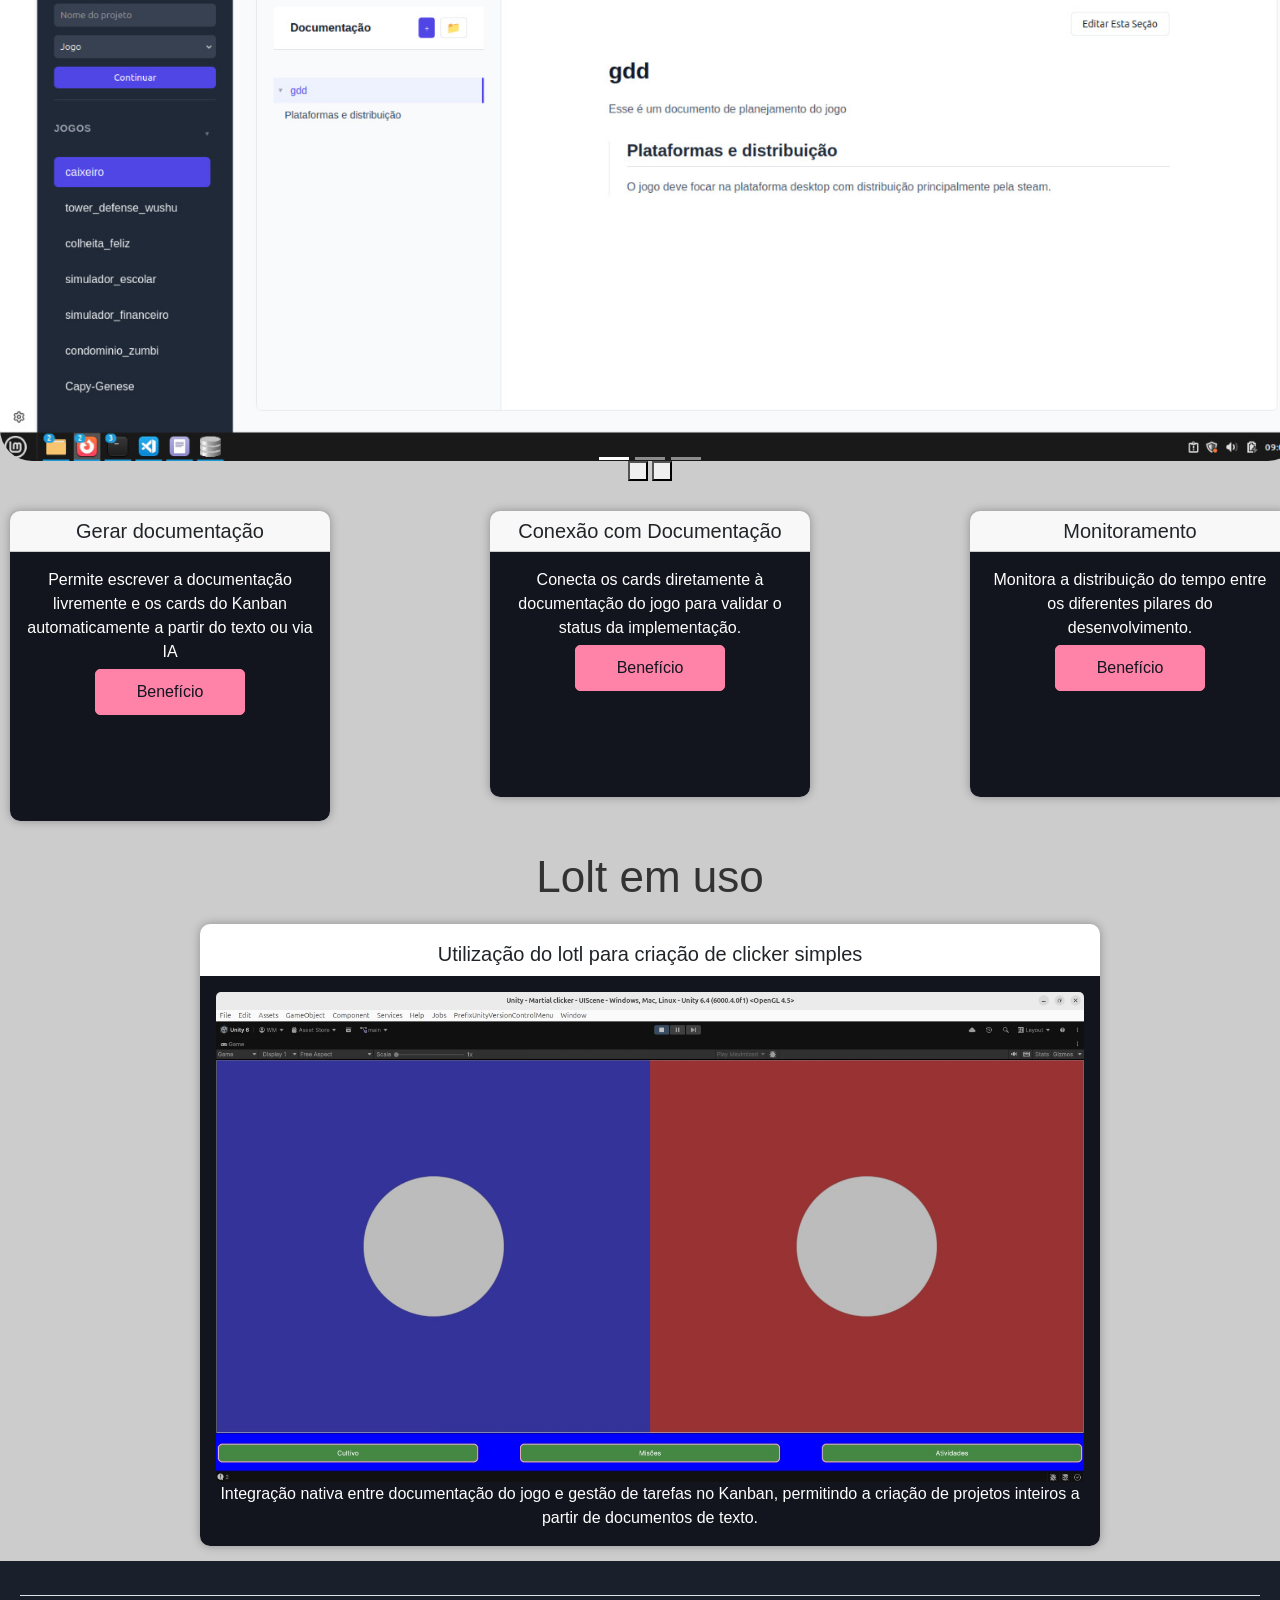
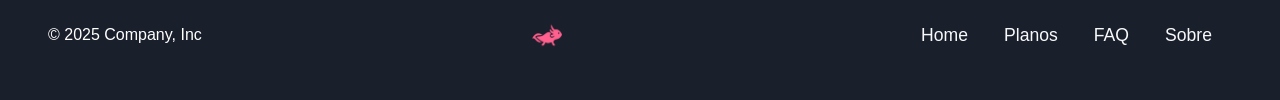
==== commit 7542c29d: "Merge pull request #29 from Tardius-Consulting/index_update home page changes" ====
--- a/index.html
+++ b/index.html
@@ -72,8 +72,18 @@
             </div>
           </div>
         </nav>
-        <div class="banner">
-          <h1>Home</h1>
+        <div class="banner flex-column">
+          <div class="flex-row-1300-900" style="align-items: center; margin-top: 20px;">
+            <img src="images/SaaSInterface/WhatsApp Image 2026-09-23 at 08.44.39.jpeg" alt="Mascote do Lotl" style="width: 60vw; max-width: 700px;">
+            <div class="bannerText">
+              <h2 style="color: #DDD;">
+                Com o Lotl você não irá mais se perder sobre o que falta realizar do seu projeto!
+              </h2>
+            </div>
+          </div>
+              <h1>
+                Conheça o Lotl, a ferramenta que vai facilitar a forma como você desenvolve!
+              </h1>
           <div class="bannerButton">
               <p>Registrar</p>
           </div>
--- a/styles/index.css
+++ b/styles/index.css
@@ -4,7 +4,7 @@
 }
 /*consigurações gerais da imagem principal do sistema*/
 .main-image{
-    box-shadow: 0px 0px 10px 0px rgba(0,0,0,0.40);
+    box-shadow: 0px 0px 10px 0px rgba(0,0,0,0.30);
     width: 70%;
     height: auto;
     border-radius: 15px;
@@ -27,7 +27,7 @@
 }
 /*define específicações dos cards*/
 .card{
-    box-shadow: 0px 0px 10px 0px rgba(0,0,0,0.40);
+    box-shadow: 0px 0px 10px 0px rgba(0,0,0,0.30);
     width: 320px;
     height: auto;
     border: none;
@@ -68,4 +68,26 @@
 .card-body p{
     color: var(--write-white);
     text-align: center;
+}
+
+@media (max-width:900px){
+  div .flex-row-1300-900 img{
+    width: 100vw !important;
+  }
+  header .flex-row-1300-900{
+    gap: 5px;
+  }
+  header h1{
+    padding: 0;
+    font-size: 2.5rem;
+  }
+  header .bannerButton{
+    margin-bottom: 5vh;
+  }
+}
+
+@media (max-width:440px){
+  header h1{
+    font-size: 1.8rem;
+  }
 }
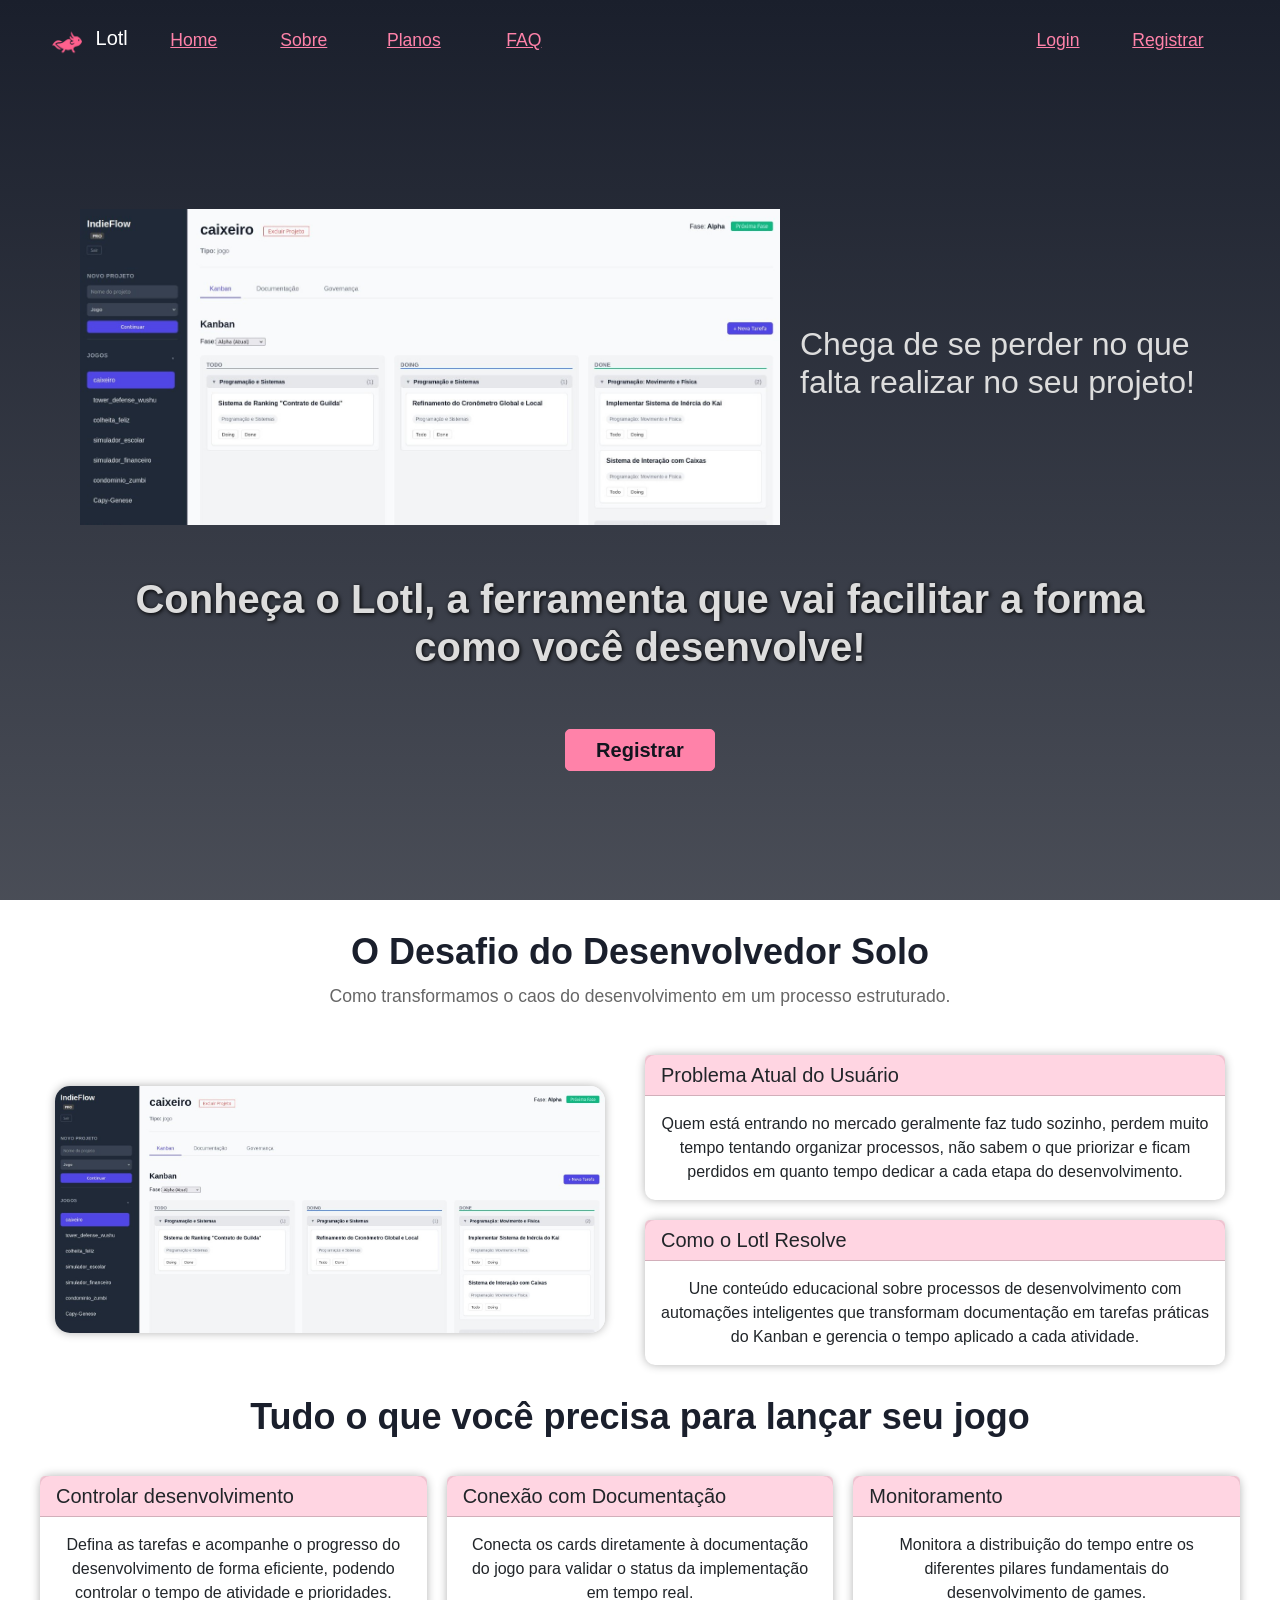
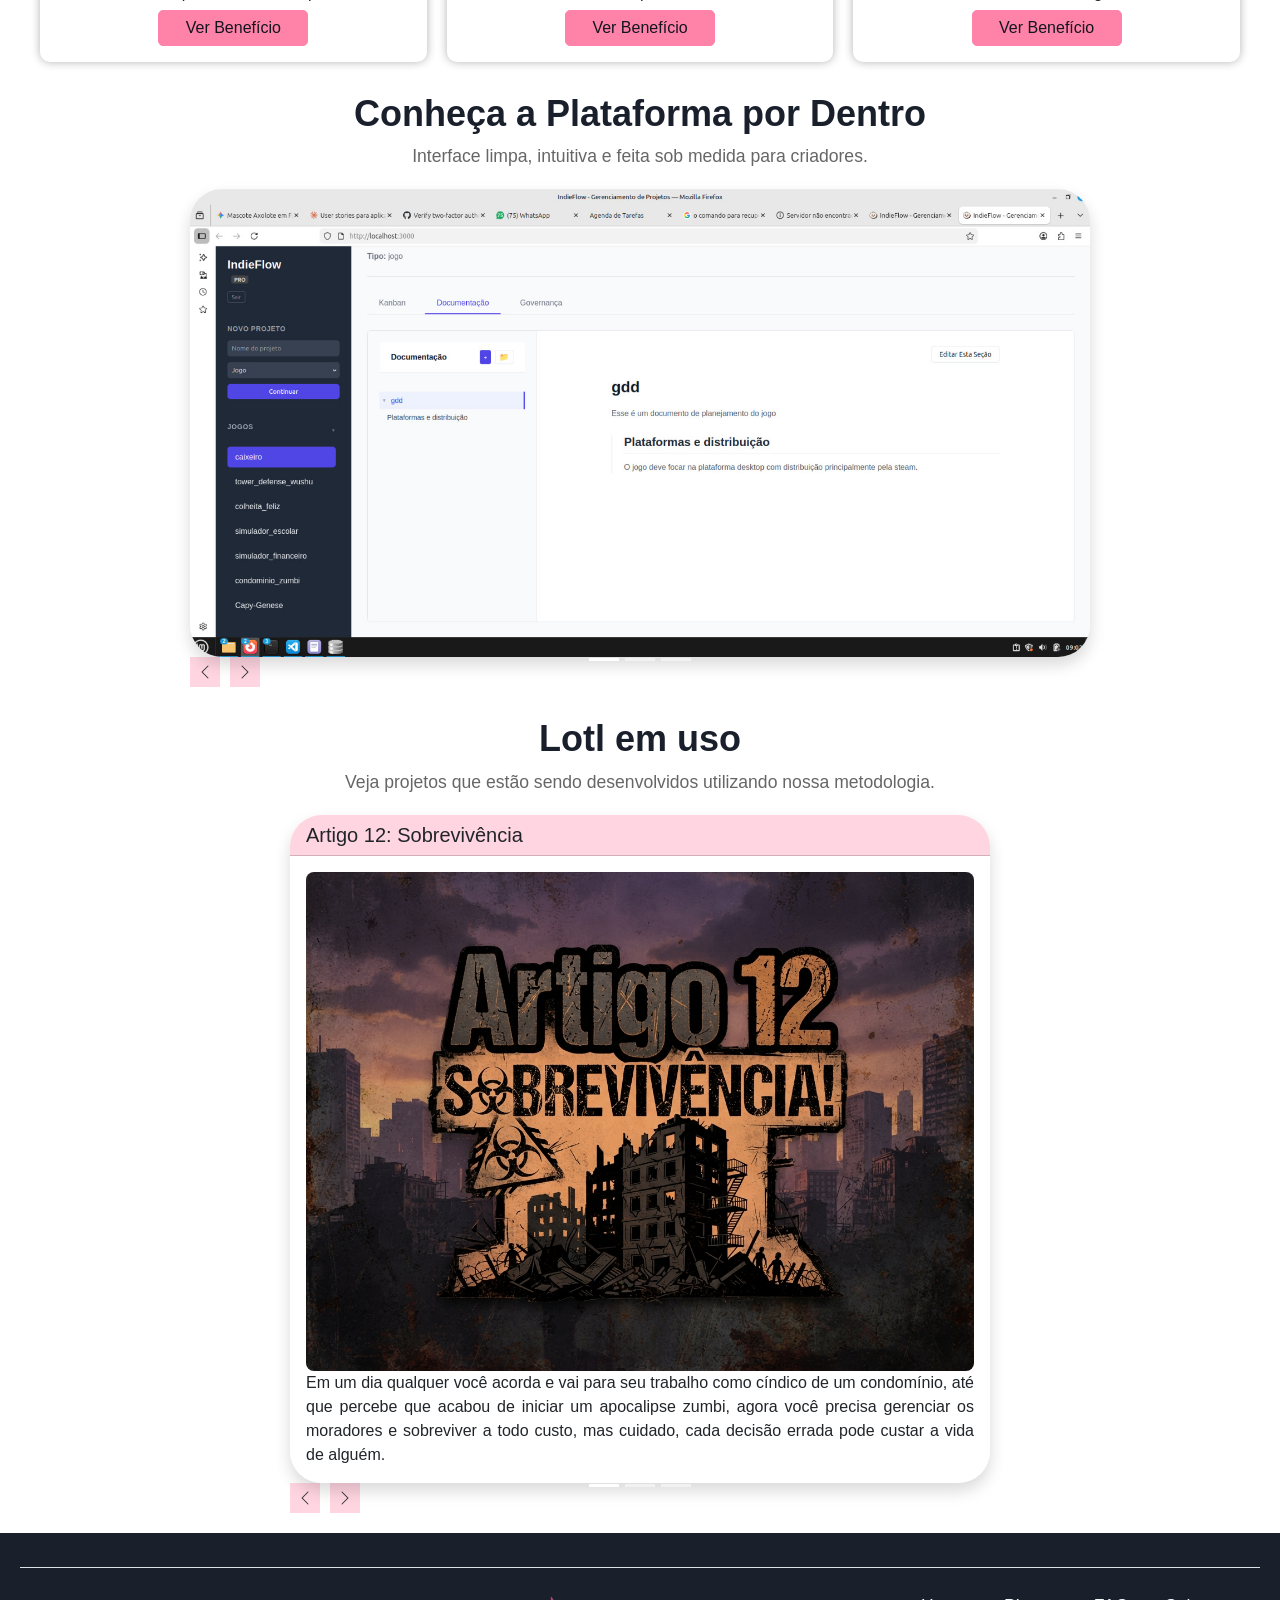
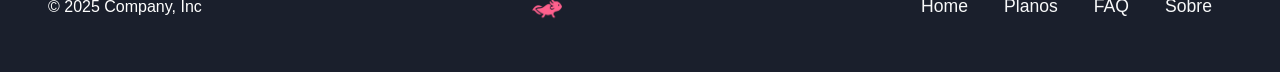
==== commit cd83a381: "feat(home): update feature carousel, add projects carousel, update cards style and text content" ====
--- a/index.html
+++ b/index.html
@@ -72,189 +72,226 @@
             </div>
           </div>
         </nav>
-        <div class="banner flex-column">
+        <div class="flex-conteiner banner flex-column">
           <div class="flex-row-1300-900" style="align-items: center; margin-top: 20px;">
             <img src="images/SaaSInterface/WhatsApp Image 2026-09-23 at 08.44.39.jpeg" alt="Mascote do Lotl" style="width: 60vw; max-width: 700px;">
             <div class="bannerText">
               <h2 style="color: #DDD;">
-                Com o Lotl você não irá mais se perder sobre o que falta realizar do seu projeto!
+                Chega de se perder no que falta realizar no seu projeto!
               </h2>
             </div>
           </div>
               <h1>
                 Conheça o Lotl, a ferramenta que vai facilitar a forma como você desenvolve!
               </h1>
-          <div class="bannerButton">
+          <div href="https://lotl.tardiusconsultoria.com.br/register" class="bannerButton" style="text-decoration: none;">
               <p>Registrar</p>
           </div>
         </div>
       </div>
     </header>
-    <table style="width: 100%;" >
-        <tr>
-            <td align="center" colspan="2">		
-                <div class="main-div"> <!--div pai dos cards de informação-->
-                    <div class="second-div">
-                        <div> <!--como ainda não vimos "form", vou deixar dessa forma, assim que virmos mais sobre js vou implementar aqui e alterar essa estrutura base-->
-                            <div class="second-div">
-                                <img class="main-image" src="images/SaaSInterface/WhatsApp Image 2026-09-23 at 08.44.39.jpeg" alt="Imagem do Sistema"><!--anexar aqui um FORM caso possível, para coletar e-mail de registro-->
-                                <div>
-                                    <div class="card">
-                                        <h5 class="card-header">Problema Atual do Usuário:</h5>
-                                        <div class="card-body">
-                                            <p>Game devs indies geralmente fazem tudo sozinhos, perdem muito tempo tentando organizar processos, não sabem o que priorizar e ficam perdidos em quanto tempo dedicar a cada etapa do desenvolvimento.</p>
-                                        </div> 
-                                    </div>  
-                                    <div class="card">
-                                        <h5 class="card-header">Como o Lotl Resolve:</h5>
-                                        <div class="card-body">
-                                            <p>Une conteúdo educacional sobre processos de desenvolvimento de jogos com automações inteligentes que transformam documentação em tarefas práticas do Kanban.</p>
-                                       </div>
+
+    <main class="flex-conteiner" style="padding: 0;">
+        <div class="flex-column" style="background-color: var(--background-content); padding-top: 30px; gap:30px;">
+            
+            <!-- Seção de Problema e Solução com Imagem -->
+            <section style="display: flex; flex-direction: column; gap: 30px;">
+                <div style="text-align: center;">
+                    <h2 style="font-size: 36px; color: var(--contrast-color); font-weight: 800;">O Desafio do Desenvolvedor Solo</h2>
+                    <p style="color: #666; font-size: 1.1rem; margin-top: 10px;">Como transformamos o caos do desenvolvimento em um processo estruturado.</p>
+                </div>
+                <div class="second-div" style="align-items: center; justify-content: center;">
+                    <img class="main-image" src="images/SaaSInterface/WhatsApp Image 2026-09-23 at 08.44.39.jpeg" alt="Interface do Sistema Lotl" style="max-width: 550px;">
+                    <div class="flex-column" style="gap: 20px; max-width: 600px; padding-right: 0;">
+                        <div class="card" style="width: 100%; margin: 0;">
+                            <h5 class="card-header">Problema Atual do Usuário</h5>
+                            <div class="card-body">
+                                <p>Quem está entrando no mercado geralmente faz tudo sozinho, perdem muito tempo tentando organizar processos, não sabem o que priorizar e ficam perdidos em quanto tempo dedicar a cada etapa do desenvolvimento.</p>
+                            </div> 
+                        </div>  
+                        <div class="card" style="width: 100%; margin: 0;">
+                            <h5 class="card-header">Como o Lotl Resolve</h5>
+                            <div class="card-body">
+                                <p>Une conteúdo educacional sobre processos de desenvolvimento com automações inteligentes que transformam documentação em tarefas práticas do Kanban e gerencia o tempo aplicado a cada atividade.</p>
+                           </div>
+                        </div>
+                    </div>
+                </div>
+            </section>
+
+            <!-- Seção de Funcionalidades e Benefícios -->
+            <section style="display: flex; flex-direction: column; gap: 30px;">
+                <div style="text-align: center;">
+                    <h2 style="font-size: 36px; color: var(--contrast-color); font-weight: 800;">Tudo o que você precisa para lançar seu jogo</h2>
+                </div>
+                <div class="flex-row-1300-900" style="justify-content: center;">
+                        <div class="card">
+                            <h5 class="card-header">Controlar desenvolvimento</h5>
+                            <div class="card-body flex-column">
+                                <p class="card-text">Defina as tarefas e acompanhe o progresso do desenvolvimento de forma eficiente, podendo controlar o tempo de atividade e prioridades.</p>
+                                <p class="d-inline-flex gap-1" style="margin-top: 5px;">
+                                    <a class="bannerButton" data-bs-toggle="collapse" href="#collapseExample" role="button" aria-expanded="false" aria-controls="collapseExample">
+                                        Ver Benefício
+                                    </a>
+                                </p>
+                                <div class="collapse" id="collapseExample" style="margin-top: 10px;">
+                                    <div style=" text-align: justify; border-top: 1px solid #ccc;">
+                                        O desenvolvedor ganha agilidade sem precisar pensar a cada tarefa se continua polindo o sistema ou se parte para a próxima atividade, dedicando tempo de qualidade para cada tarefa.
                                     </div>
                                 </div>
                             </div>
                         </div>
-                    </div>
-                    <div class="second-div"> <!--aqui tem o carousel-->
-                        <div id="carouselExample" class="carousel carousel-overlay slide">
-                            <div class="carousel-inner rounded-5"> <!-- imagens do carrocel -->
-                                <div class="carousel-item active">
-                                    <img src="images/SaaSInterface/WhatsApp Image 2026-09-23 at 09.02.59.jpeg" class="d-block w-100" alt="...">
-                                </div>
-                                <div class="carousel-item">
-                                    <img src="images/SaaSInterface/WhatsApp Image 2026-09-23 at 09.03.42.jpeg " class="d-block w-100" alt="...">
-                                </div>
-                                <div class="carousel-item">
-                                    <img src="images/SaaSInterface/WhatsApp Image 2026-09-23 at 07.29.14.jpeg" class="d-block w-100" alt="...">
-                                </div>
-                            </div>
-                            <div class="carousel-overlay-controls">
-                                <div>
-                                    <button style="width: 20px; height: 20px;" class="btn-icon btn-sm btn-subtle theme-secondary" type="button" data-bs-target="#carouselExample" data-bs-slide="prev">
-                                        <span class="carousel-icon-prev" aria-hidden="true"></span>
-                                        <span class="visually-hidden">Anterior</span>
-                                    </button>
-                                    <button style="width: 20px; height: 20px;" class="btn-icon btn-sm btn-subtle theme-secondary" type="button" data-bs-target="#carouselExample" data-bs-slide="next">
-                                        <span class="carousel-icon-next" aria-hidden="true"></span>
-                                        <span class="visually-hidden">Próximo</span>
-                                    </button>
-                                </div>
-                                <div class="carousel-indicators">
-                                    <button type="button" data-bs-target="#carouselExample" data-bs-slide-to="0" class="active" aria-current="true" aria-label="Slide 1"></button>
-                                    <button type="button" data-bs-target="#carouselExample" data-bs-slide-to="1" aria-label="Slide 2"></button>
-                                    <button type="button" data-bs-target="#carouselExample" data-bs-slide-to="2" aria-label="Slide 3"></button>
-                                </div>
-                            </div>
-                        </div> 
-                    </div>
-                    
-                    <div class="second-div"> <!--aqui estão algumas informações do sistema em um pequeno card descritivo-->
-                        <div>
-                            <div class="card">
-                                <h5 class="card-header">Gerar documentação</h5>
-                                <div class="card-body">
-                                    <p class="card-text">Permite escrever a documentação livremente e os cards do Kanban automaticamente a partir do texto ou via IA</p>
-                                    <p class="d-inline-flex gap-1" style="margin-top: 5px;">
-                                        <a class="bannerButton" data-bs-toggle="collapse" href="#collapseExample" role="button" aria-expanded="false" aria-controls="collapseExample">
-                                            Benefício
-                                        </a>
-                                    </p>
-                                    <div class="collapse" id="collapseExample">
-                                        <div class="" style="color: var(--write-white);">
-                                            O desenvolvedor ganha agilidade sem precisar criar e editar cards manualmente um por um.
-                                        </div>
+                        <div class="card">
+                            <h5 class="card-header">Conexão com Documentação</h5>
+                            <div class="card-body flex-column">
+                                <p class="card-text">Conecta os cards diretamente à documentação do jogo para validar o status da implementação em tempo real.</p>
+                                <p class="d-inline-flex gap-1" style="margin-top: 5px;">
+                                    <a class="bannerButton" data-bs-toggle="collapse" href="#collapseExample2" role="button" aria-expanded="false" aria-controls="collapseExample2">
+                                        Ver Benefício
+                                    </a>
+                                </p>
+                                <div class="collapse" id="collapseExample2" style="margin-top: 10px;">
+                                    <div style=" text-align: justify; border-top: 1px solid #ccc;">
+                                        Clareza total para saber exatamente o que já foi feito e o que ainda falta implementar.
                                     </div>
                                 </div>
                             </div>
                         </div>
-                        <div>  
-                            <div class="card">
-                                <h5 class="card-header">Conexão com Documentação</h5>
-                                <div class="card-body">
-                                    <p class="card-text">Conecta os cards diretamente à documentação do jogo para validar o status da implementação.</p>
-                                    <p class="d-inline-flex gap-1" style="margin-top: 5px;">
-                                        <a class="bannerButton" data-bs-toggle="collapse" href="#collapseExample2" role="button" aria-expanded="false" aria-controls="collapseExample2">
-                                            Benefício
-                                        </a>
-                                    </p>
-                                    <div class="collapse" id="collapseExample2">
-                                        <div class="" style="color: var(--write-white);">
-                                            Clareza para saber exatamente o que já foi feito e o que ainda falta implementar.
-                                        </div>
+                        <div class="card">
+                            <h5 class="card-header">Monitoramento</h5>
+                            <div class="card-body flex-column">
+                                <p class="card-text">Monitora a distribuição do tempo entre os diferentes pilares fundamentais do desenvolvimento de games.</p>
+                                <p class="d-inline-flex gap-1" style="margin-top: 5px;">
+                                    <a class="bannerButton" data-bs-toggle="collapse" href="#collapseExample3" role="button" aria-expanded="false" aria-controls="collapseExample3">
+                                        Ver Benefício
+                                    </a>
+                                </p>
+                                <div class="collapse" id="collapseExample3" style="margin-top: 10px;">
+                                    <div style=" text-align: justify; border-top: 1px solid #ccc;">
+                                        Evita que o dev fique focado demais em apenas uma área ou esqueça tarefas cruciais do projeto.
                                     </div>
                                 </div>
                             </div>
                         </div>
-                        <div>  
-                        <div class="card">
-                                <h5 class="card-header">Monitoramento</h5>
-                                <div class="card-body">
-                                    <p class="card-text">Monitora a distribuição do tempo entre os diferentes pilares do desenvolvimento.</p>
-                                    <p class="d-inline-flex gap-1" style="margin-top: 5px;">
-                                        <a class="bannerButton" data-bs-toggle="collapse" href="#collapseExample3" role="button" aria-expanded="false" aria-controls="collapseExample3">
-                                            Benefício
-                                        </a>
-                                    </p>
-                                    <div class="collapse" id="collapseExample3">
-                                        <div class="" style="color: var(--write-white);">
-                                            Evita que o dev fique focado demais em apenas uma área ou esqueça tarefas cruciais do projeto.
-                                        </div>
-                                    </div>
-                                </div>
-                            </div>
-                        </div>
-                        <!--    
-                        <div class="card">
-                            <h5 class="card-header">O que faz: </h5>
-                            <div class="card-body">
-                                <p>Permite escrever a documentação livremente e os cards do Kanban automaticamente a partir do texto ou via IA</p>
-                            </div>
-                        </div>
-                        <div class="card">
-                            <h5 class="card-header">O que faz: </h5>   
-                            <div class="card-body">
-                                <p>Conecta os cards diretamente à documentação do jogo para validar o status da implementação.</p>
-                            </div>
-                        </div> 
-                        <div class="card">  
-                            <h5 class="card-header">O que faz: </h5>  
-                            <div class="card-body">
-                                <p>Monitora a distribuição do tempo entre os diferentes pilares do desenvolvimento.</p>
-                            </div>
-                        </div>
-                        <div class="card">
-                            <h5 class="card-header">Benefício: </h5>
-                            <div class="card-body">
-                                <p>O desenvolvedor ganha agilidade sem precisar criar e editar cards manualmente um por um.</p>
-                            </div>
-                        </div>
-                        <div class="card"> 
-                            <h5 class="card-header">Benefício: </h5>
-                            <div class="card-body">
-                                <p> Clareza para saber exatamente o que já foi feito e o que ainda falta implementar.</p>
-                            </div>
-                        </div>
-                        <div class="card"> 
-                            <h5 class="card-header">Benefício: </h5>
-                            <div class="card-body">
-                                <p>Evita que o dev fique focado demais em apenas uma área ou esqueça tarefas cruciais do projeto.</p>
-                            </div>
-                        </div>-->
+                </div>
+            </section>
+
+            <!-- Seção do Carrossel de Telas -->
+            <section style="display: flex; flex-direction: column; gap: 20px; align-items: center;">
+                <div style="text-align: center;">
+                    <h2 style="font-size: 36px; color: var(--contrast-color); font-weight: 800;">Conheça a Plataforma por Dentro</h2>
+                    <p style="color: #666; font-size: 1.1rem; margin-top: 5px;">Interface limpa, intuitiva e feita sob medida para criadores.</p>
+                </div>
+                <div style="width: 100%; max-width: 900px;">
+                    <div id="carouselExample" class="carousel carousel-overlay slide">
+                        <div class="carousel-inner rounded-5 shadow">
+                            <div class="carousel-item active">
+                                <img src="images/SaaSInterface/WhatsApp Image 2026-09-23 at 09.02.59.jpeg" class="d-block w-100" alt="Tela do Sistema 1">
+                            </div>
+                            <div class="carousel-item">
+                                <img src="images/SaaSInterface/WhatsApp Image 2026-09-23 at 09.03.42.jpeg" class="d-block w-100" alt="Tela do Sistema 2">
+                            </div>
+                            <div class="carousel-item">
+                                <img src="images/SaaSInterface/WhatsApp Image 2026-09-23 at 07.29.14.jpeg" class="d-block w-100" alt="Tela do Sistema 3">
+                            </div>
+                        </div>
+                        <div class="carousel-overlay-controls">
+                            <div class="carrousel-button-container">
+                                <button style="width: 30px; height: 30px;" class="btn-icon btn-sm btn-subtle theme-secondary" type="button" data-bs-target="#carouselExample" data-bs-slide="prev" style="padding: auto;">
+                                    <svg xmlns="http://w3.org" width="16" height="16" fill="currentColor" viewBox="0 0 16 16" style="margin: auto;">
+                                      <path fill-rule="evenodd" d="M11.354 1.646a.5.5 0 0 1 0 .708L5.707 8l5.647 5.646a.5.5 0 0 1-.708.708l-6-6a.5.5 0 0 1 0-.708l6-6a.5.5 0 0 1 .708 0z"/>
+                                    </svg>
+                                    <span class="visually-hidden">Anterior</span>
+                                </button>
+                                <button style="width: 30px; height: 30px;" class="btn-icon btn-sm btn-subtle theme-secondary" type="button" data-bs-target="#carouselExample" data-bs-slide="next">
+                                    <svg xmlns="http://w3.org" width="16" height="16" fill="currentColor" viewBox="0 0 16 16">
+                                      <path fill-rule="evenodd" d="M4.646 1.646a.5.5 0 0 1 .708 0l6 6a.5.5 0 0 1 0 .708l-6 6a.5.5 0 0 1-.708-.708L10.293 8 4.646 2.354a.5.5 0 0 1 0-.708z"/>
+                                    </svg>
+                                    <span class="visually-hidden">Próximo</span>
+                                </button>
+                            </div>
+                            <div class="carousel-indicators">
+                                <button type="button" data-bs-target="#carouselExample" data-bs-slide-to="0" class="active" aria-current="true" aria-label="Slide 1"></button>
+                                <button type="button" data-bs-target="#carouselExample" data-bs-slide-to="1" aria-label="Slide 2"></button>
+                                <button type="button" data-bs-target="#carouselExample" data-bs-slide-to="2" aria-label="Slide 3"></button>
+                            </div>
+                        </div>
                     </div>
-                    <div style="margin: 10px 0 15px 0;"> <!--pensar numa estilização para essa seção do site, como um sub-footer ou algo parecido-->
-                            <h2 style="font-size: 44px; margin: 20px 0;">Lolt em uso</h2> <!--estilizar para um título melhor apresentável posteriormente-->
-                            <div class="card" style="width: 900px;">
-                                <h5 class="mt-2 mb-0" style="padding: 10px;">Utilização do lotl para criação de clicker simples</h5>
-                                <div class="card-body">
-                                    <img src="images/about/prova_social_jogo.jpg" class="card-img" alt="..."> 
-                                    <p class="card-text fg-2">Integração nativa entre documentação do jogo e gestão de tarefas no Kanban, permitindo a criação de projetos inteiros a partir de documentos de texto.</p>
-                                </div>
-                            </div>
+                </div>
+            </section>
+
+            <!-- Seção Prova Social / Lolt em Uso -->
+            <section style="display: flex; flex-direction: column; align-items: center; margin-bottom: 20px;">
+                <div style="text-align: center; margin-bottom: 20px;">
+                    <h2 style="font-size: 36px; color: var(--contrast-color); font-weight: 800;">Lotl em uso</h2>
+                    <p style="color: #666; font-size: 1.1rem; margin-top: 5px;">Veja projetos que estão sendo desenvolvidos utilizando nossa metodologia.</p>
+                </div>
+
+                <div style="width: 100%; max-width: 700px;">
+                    <div id="carouselProjects" class="carousel carousel-overlay slide">
+                        <div class="carousel-inner rounded-5 shadow">
+                            <div class="carousel-item active">
+                              <div class="card" style="max-width: 700px;">
+                                  <h5 class="card-header">Artigo 12: Sobrevivência</h5>
+                                  <div class="card-body">
+                                      <img src="./images/projetos/Gemini_Generated_Image_qvlw1vqvlw1vqvlw.jpeg" class="card-img" alt="Jogo criado com Lotl" style="border-radius: 8px;"> 
+                                      <p>
+                                        Em um dia qualquer você acorda e vai para seu trabalho como cíndico de um condomínio, até que percebe que acabou de iniciar um apocalipse zumbi, agora você precisa gerenciar os moradores e sobreviver a todo custo, mas cuidado, cada decisão errada pode custar a vida de alguém.
+                                      </p>
+                                  </div>
+                              </div>
+                            </div>
+                            <div class="carousel-item">
+                              <div class="card" style="max-width: 700px;">
+                                  <h5 class="card-header">CapiSquad</h5>
+                                  <div class="card-body">
+                                      <img src="./images/projetos/Gemini_Generated_Image_rcvknercvknercvk.jpeg" class="card-img" alt="Jogo criado com Lotl" style="border-radius: 8px;"> 
+                                      <p>
+                                        Em meio a uma floresta morrendo, uma única capivara se levanta para enfrentar os estragos da poluição, mas é muito trabalho para realizar sozinha, para isso ajude-a a reunir o melhor esquadrão contra poluição existente e restaude o ambiente.
+                                      </p>
+                                  </div>
+                              </div>
+                            </div>
+                            <div class="carousel-item">
+                              <div class="card" style="max-width: 700px;">
+                                  <h5 class="card-header">Brother Burden Bound(BBB)</h5>
+                                  <div class="card-body">
+                                      <img src="./images/projetos/Gemini_Generated_Image_rrxtj9rrxtj9rrxt.jpeg" class="card-img" alt="Jogo criado com Lotl" style="border-radius: 8px;"> 
+                                      <p>
+                                        Escale o pico da morte o mais rápido que puder, recupere a espada sagrada e volte para salvar seu irmão, mas cuidado, o caminho é cheio de perigos e inimigos que farão o possível para detê-lo.
+                                      </p>
+                                  </div>
+                              </div>
+                            </div>
+                        </div>
+                        <div class="carousel-overlay-controls">
+                            <div class="carrousel-button-container">
+                                <button style="width: 30px; height: 30px;" class="btn-icon btn-sm btn-subtle theme-secondary" type="button" data-bs-target="#carouselProjects" data-bs-slide="prev" style="padding: auto;">
+                                    <svg xmlns="http://w3.org" width="16" height="16" fill="currentColor" viewBox="0 0 16 16" style="margin: auto;">
+                                      <path fill-rule="evenodd" d="M11.354 1.646a.5.5 0 0 1 0 .708L5.707 8l5.647 5.646a.5.5 0 0 1-.708.708l-6-6a.5.5 0 0 1 0-.708l6-6a.5.5 0 0 1 .708 0z"/>
+                                    </svg>
+                                    <span class="visually-hidden">Anterior</span>
+                                </button>
+                                <button style="width: 30px; height: 30px;" class="btn-icon btn-sm btn-subtle theme-secondary" type="button" data-bs-target="#carouselProjects" data-bs-slide="next">
+                                    <svg xmlns="http://w3.org" width="16" height="16" fill="currentColor" viewBox="0 0 16 16">
+                                      <path fill-rule="evenodd" d="M4.646 1.646a.5.5 0 0 1 .708 0l6 6a.5.5 0 0 1 0 .708l-6 6a.5.5 0 0 1-.708-.708L10.293 8 4.646 2.354a.5.5 0 0 1 0-.708z"/>
+                                    </svg>
+                                    <span class="visually-hidden">Próximo</span>
+                                </button>
+                            </div>
+                            <div class="carousel-indicators">
+                                <button type="button" data-bs-target="#carouselProjects" data-bs-slide-to="0" class="active" aria-current="true" aria-label="Slide 1"></button>
+                                <button type="button" data-bs-target="#carouselProjects" data-bs-slide-to="1" aria-label="Slide 2"></button>
+                                <button type="button" data-bs-target="#carouselProjects" data-bs-slide-to="2" aria-label="Slide 3"></button>
+                            </div>
+                        </div>
                     </div>
                 </div>
-            </td>
-        </tr>
-    </table>
+            </section>
+
+        </div>
+    </main>
+
     <footer class="row flex-conteiner"> 
       <div class="flex-row-1300-800 justify-content-between align-items-center py-3 my-4 border-top"> 
         <a href="/index.html" class="nav-link mt-2 px-2">
--- a/global.css
+++ b/global.css
@@ -63,11 +63,12 @@
 */
 
 h1{
-    font-size: 44px;
+    font-size: 2.5rem;
     font-weight: 800;
-    color: var(--write-white);
+    color: #DDD;
     text-align: center;
     padding: 50px;
+    text-shadow: 1px 1px 4px #000;
 }
 
 a{
@@ -82,7 +83,7 @@
 .headerButton{
     border-radius: 5px; 
     padding: 5px; 
-    background-color: var(--contrast-color); 
+    background-color: transparent; 
     color: var(--main-color);
     width: 100px;
     margin-right: 10px;
--- a/styles/index.css
+++ b/styles/index.css
@@ -1,6 +1,5 @@
-/*vai atuar somente na div pai*/
-.main-div{
-    width: 1300px;
+:root {
+    --card-header: #FF82A955;
 }
 /*consigurações gerais da imagem principal do sistema*/
 .main-image{
@@ -28,11 +27,14 @@
 /*define específicações dos cards*/
 .card{
     box-shadow: 0px 0px 10px 0px rgba(0,0,0,0.30);
-    width: 320px;
-    height: auto;
+    width: 100%;
+    flex-grow: 1;
     border: none;
     border-radius: 10px;
-    margin: 10px;
+
+}
+.card-header{
+  background-color: var(--card-header);
 }
 .card-secondary{
     width: 380px;
@@ -48,26 +50,41 @@
     align-items: center;
 }
 /*define um botão de flip para o card, as informações de problema/resolução ficariam num mesmo card*/
-.card-button{
+.card-button, .bannerButton{
     padding: 5px 7px 5px 7px;
-    background-color: #FF82A9;
-    color: var(--write-black);
-    border: none;
-    border-radius: 10px;
+    margin: 0;
 }
 .card-button:hover{
     background-color: #12151E;
-    color: #FF82A9;
+    color: #FFF;
     cursor: pointer;
 }
+
 .card-body{
-    border-bottom-right-radius: 10px;
-    border-bottom-left-radius: 10px;
-    background-color: #12151E;
+  align-items: center;
+  justify-content: space-between;
 }
+
 .card-body p{
-    color: var(--write-white);
     text-align: center;
+}
+
+.carrousel-button-container{
+    display: flex;
+    gap: 10px;
+}
+
+.theme-secondary{
+    background-color: var(--card-header);
+    color: var(--write-black);
+    border: none;
+    display: flex;
+    justify-content: center;
+    align-items: center;
+}
+
+.carousel-item p{
+  text-align: justify;
 }
 
 @media (max-width:900px){
@@ -90,4 +107,12 @@
   header h1{
     font-size: 1.8rem;
   }
+}
+
+@media (max-width:1042px) {
+  .flex-row-1300-900{
+    flex-direction: column;
+    max-width: 800px;
+    margin: 0 auto;
+  }
 }
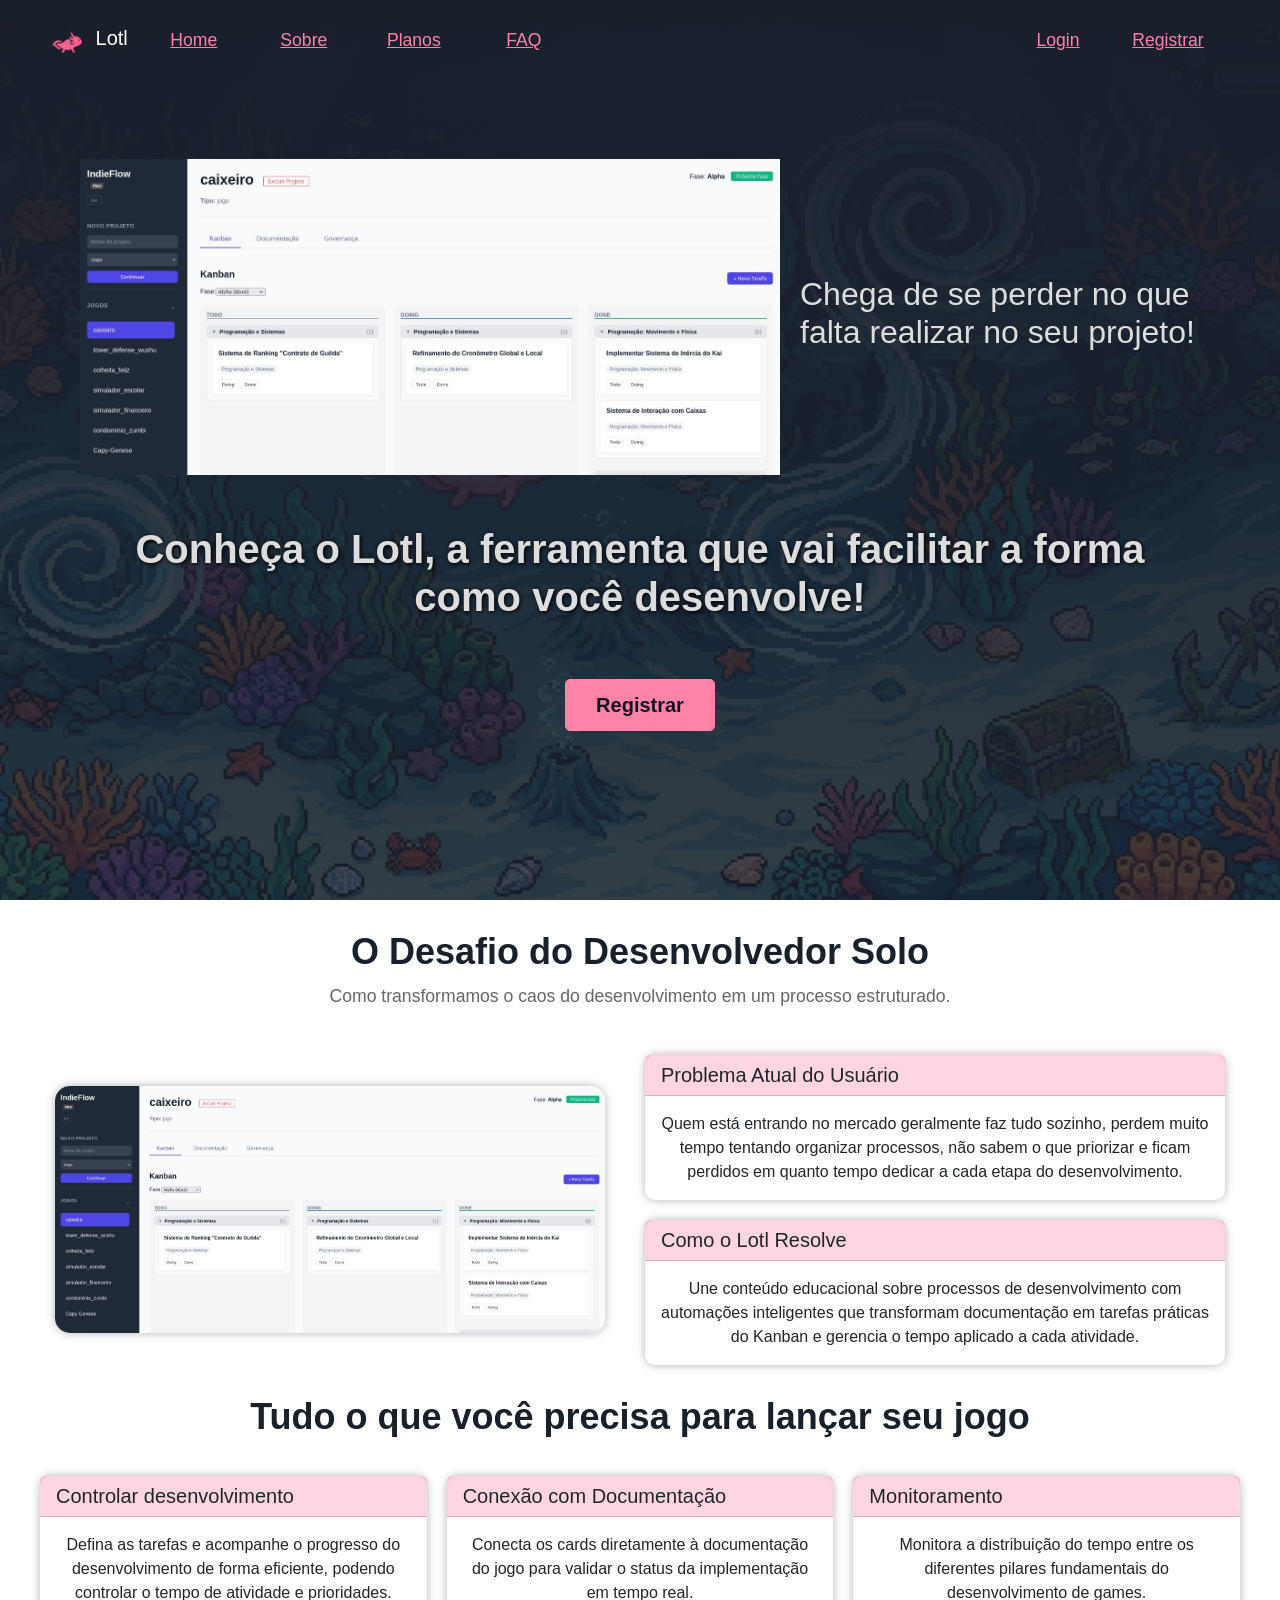
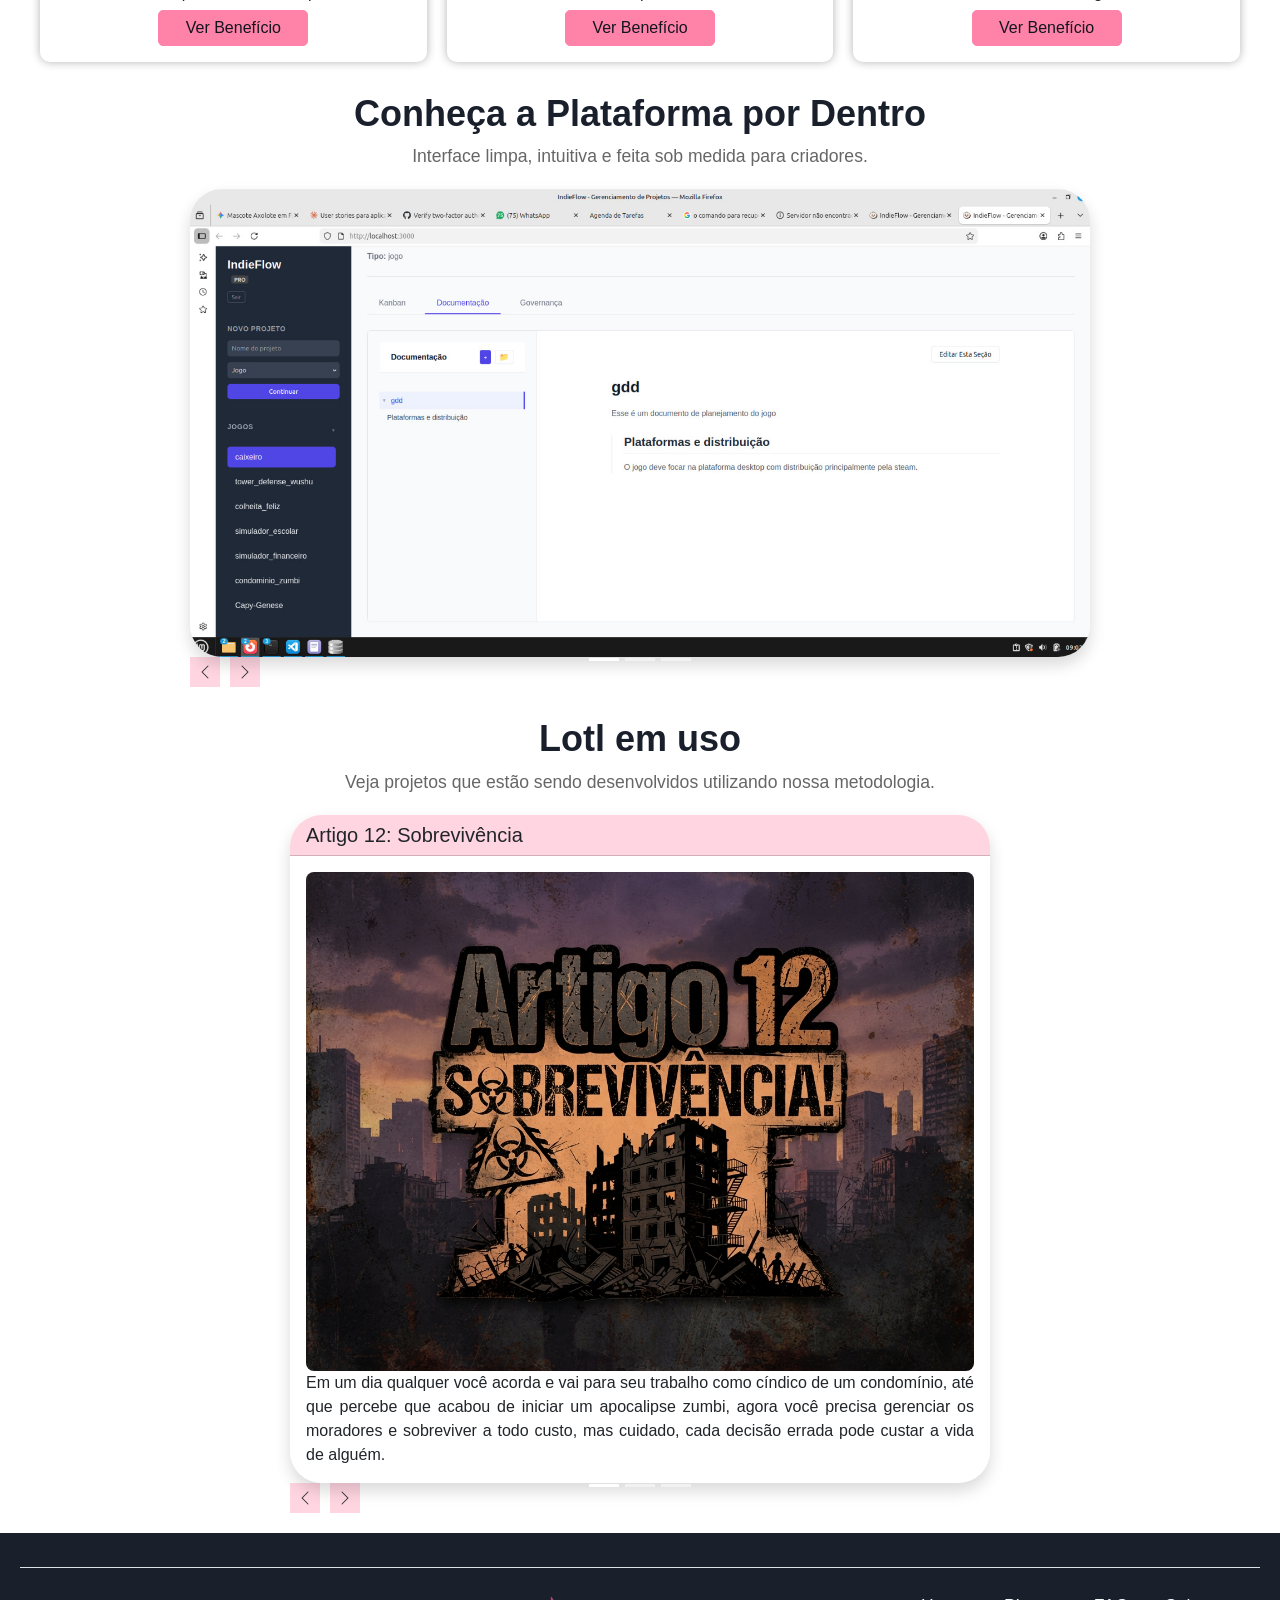
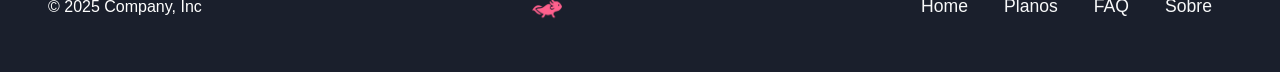
==== commit 52c1424c: "fix(global): adjust path files to use correct path without server running" ====
--- a/index.html
+++ b/index.html
@@ -20,7 +20,7 @@
             </button>
             <div class="collapse navbar-collapse" id="navbarTogglerDemo01">
               <a class="navbar-brand headerTitle" href="index.html">
-                <img src="images/mascote/mascote.png" alt="Logo" width="30" height="30" class="d-inline-block align-text-top me-2"/>
+                <img src="./images/mascote/mascote.png" alt="Logo" width="30" height="30" class="d-inline-block align-text-top me-2"/>
                 Lotl
               </a>
               <ul class="navbar-nav me-auto ms-3 mb-2 mb-lg-0">
@@ -74,7 +74,7 @@
         </nav>
         <div class="flex-conteiner banner flex-column">
           <div class="flex-row-1300-900" style="align-items: center; margin-top: 20px;">
-            <img src="images/SaaSInterface/WhatsApp Image 2026-09-23 at 08.44.39.jpeg" alt="Mascote do Lotl" style="width: 60vw; max-width: 700px;">
+            <img src="./images/SaaSInterface/WhatsApp Image 2026-09-23 at 08.44.39.jpeg" alt="Mascote do Lotl" style="width: 60vw; max-width: 700px;">
             <div class="bannerText">
               <h2 style="color: #DDD;">
                 Chega de se perder no que falta realizar no seu projeto!
@@ -84,9 +84,9 @@
               <h1>
                 Conheça o Lotl, a ferramenta que vai facilitar a forma como você desenvolve!
               </h1>
-          <div href="https://lotl.tardiusconsultoria.com.br/register" class="bannerButton" style="text-decoration: none;">
+          <a href="https://lotl.tardiusconsultoria.com.br/register" class="bannerButton" style="text-decoration: none;">
               <p>Registrar</p>
-          </div>
+          </a>
         </div>
       </div>
     </header>
@@ -101,7 +101,7 @@
                     <p style="color: #666; font-size: 1.1rem; margin-top: 10px;">Como transformamos o caos do desenvolvimento em um processo estruturado.</p>
                 </div>
                 <div class="second-div" style="align-items: center; justify-content: center;">
-                    <img class="main-image" src="images/SaaSInterface/WhatsApp Image 2026-09-23 at 08.44.39.jpeg" alt="Interface do Sistema Lotl" style="max-width: 550px;">
+                    <img class="main-image" src="./images/SaaSInterface/WhatsApp Image 2026-09-23 at 08.44.39.jpeg" alt="Interface do Sistema Lotl" style="max-width: 550px;">
                     <div class="flex-column" style="gap: 20px; max-width: 600px; padding-right: 0;">
                         <div class="card" style="width: 100%; margin: 0;">
                             <h5 class="card-header">Problema Atual do Usuário</h5>
@@ -186,13 +186,13 @@
                     <div id="carouselExample" class="carousel carousel-overlay slide">
                         <div class="carousel-inner rounded-5 shadow">
                             <div class="carousel-item active">
-                                <img src="images/SaaSInterface/WhatsApp Image 2026-09-23 at 09.02.59.jpeg" class="d-block w-100" alt="Tela do Sistema 1">
+                                <img src="./images/SaaSInterface/WhatsApp Image 2026-09-23 at 09.02.59.jpeg" class="d-block w-100" alt="Tela do Sistema 1">
                             </div>
                             <div class="carousel-item">
-                                <img src="images/SaaSInterface/WhatsApp Image 2026-09-23 at 09.03.42.jpeg" class="d-block w-100" alt="Tela do Sistema 2">
+                                <img src="./images/SaaSInterface/WhatsApp Image 2026-09-23 at 09.03.42.jpeg" class="d-block w-100" alt="Tela do Sistema 2">
                             </div>
                             <div class="carousel-item">
-                                <img src="images/SaaSInterface/WhatsApp Image 2026-09-23 at 07.29.14.jpeg" class="d-block w-100" alt="Tela do Sistema 3">
+                                <img src="./images/SaaSInterface/WhatsApp Image 2026-09-23 at 07.29.14.jpeg" class="d-block w-100" alt="Tela do Sistema 3">
                             </div>
                         </div>
                         <div class="carousel-overlay-controls">
@@ -294,24 +294,24 @@
 
     <footer class="row flex-conteiner"> 
       <div class="flex-row-1300-800 justify-content-between align-items-center py-3 my-4 border-top"> 
-        <a href="/index.html" class="nav-link mt-2 px-2">
+        <a class="nav-link mt-2 px-2">
           <p style="color: #FFF;">© 2025 Company, Inc</p>
         </a> 
-        <a href="/" class="d-flex align-items-center justify-content-center mt-2 link-body-emphasis text-decoration-none" aria-label="Bootstrap"> 
-          <img src="images/mascote/mascote.png" alt="Logo" width="30" height="30" class="d-inline-block align-text-top me-2"/>
+        <a href="./" class="d-flex align-items-center justify-content-center mt-2 link-body-emphasis text-decoration-none" aria-label="Bootstrap"> 
+          <img src="./images/mascote/mascote.png" alt="Logo" width="30" height="30" class="d-inline-block align-text-top me-2"/>
         </a> 
         <ul class="justify-content-end mt-2 flex-row-1300-800-short"> 
           <li class="nav-item">
-            <a href="/index.html" class="nav-link link-light px-2">Home</a>
+            <a href="./index.html" class="nav-link link-light px-2">Home</a>
           </li> 
           <li class="nav-item">
-            <a href="/pages/plans.html" class="nav-link link-light px-2">Planos</a>
+            <a href="./pages/plans.html" class="nav-link link-light px-2">Planos</a>
           </li> 
           <li class="nav-item">
-            <a href="/pages/faq.html" class="nav-link link-light px-2">FAQ</a>
+            <a href="./pages/faq.html" class="nav-link link-light px-2">FAQ</a>
           </li> 
           <li class="nav-item">
-            <a href="/pages/about.html" class="nav-link link-light px-2">Sobre</a>
+            <a href="./pages/about.html" class="nav-link link-light px-2">Sobre</a>
           </li> 
         </ul> 
       </div> 
--- a/global.css
+++ b/global.css
@@ -56,6 +56,12 @@
 }
 header .flex-row-1300-900{
   background-color: transparent;
+}
+
+header{
+  background: linear-gradient(#1A1F2CFF, #1A1F2CCC), url("./images/about/heroimage.jpeg");
+  background-size: cover;
+  background-position: center;
 }
 
 /*
--- a/styles/index.css
+++ b/styles/index.css
@@ -50,7 +50,7 @@
     align-items: center;
 }
 /*define um botão de flip para o card, as informações de problema/resolução ficariam num mesmo card*/
-.card-button, .bannerButton{
+.card-button, .card-body .bannerButton{
     padding: 5px 7px 5px 7px;
     margin: 0;
 }
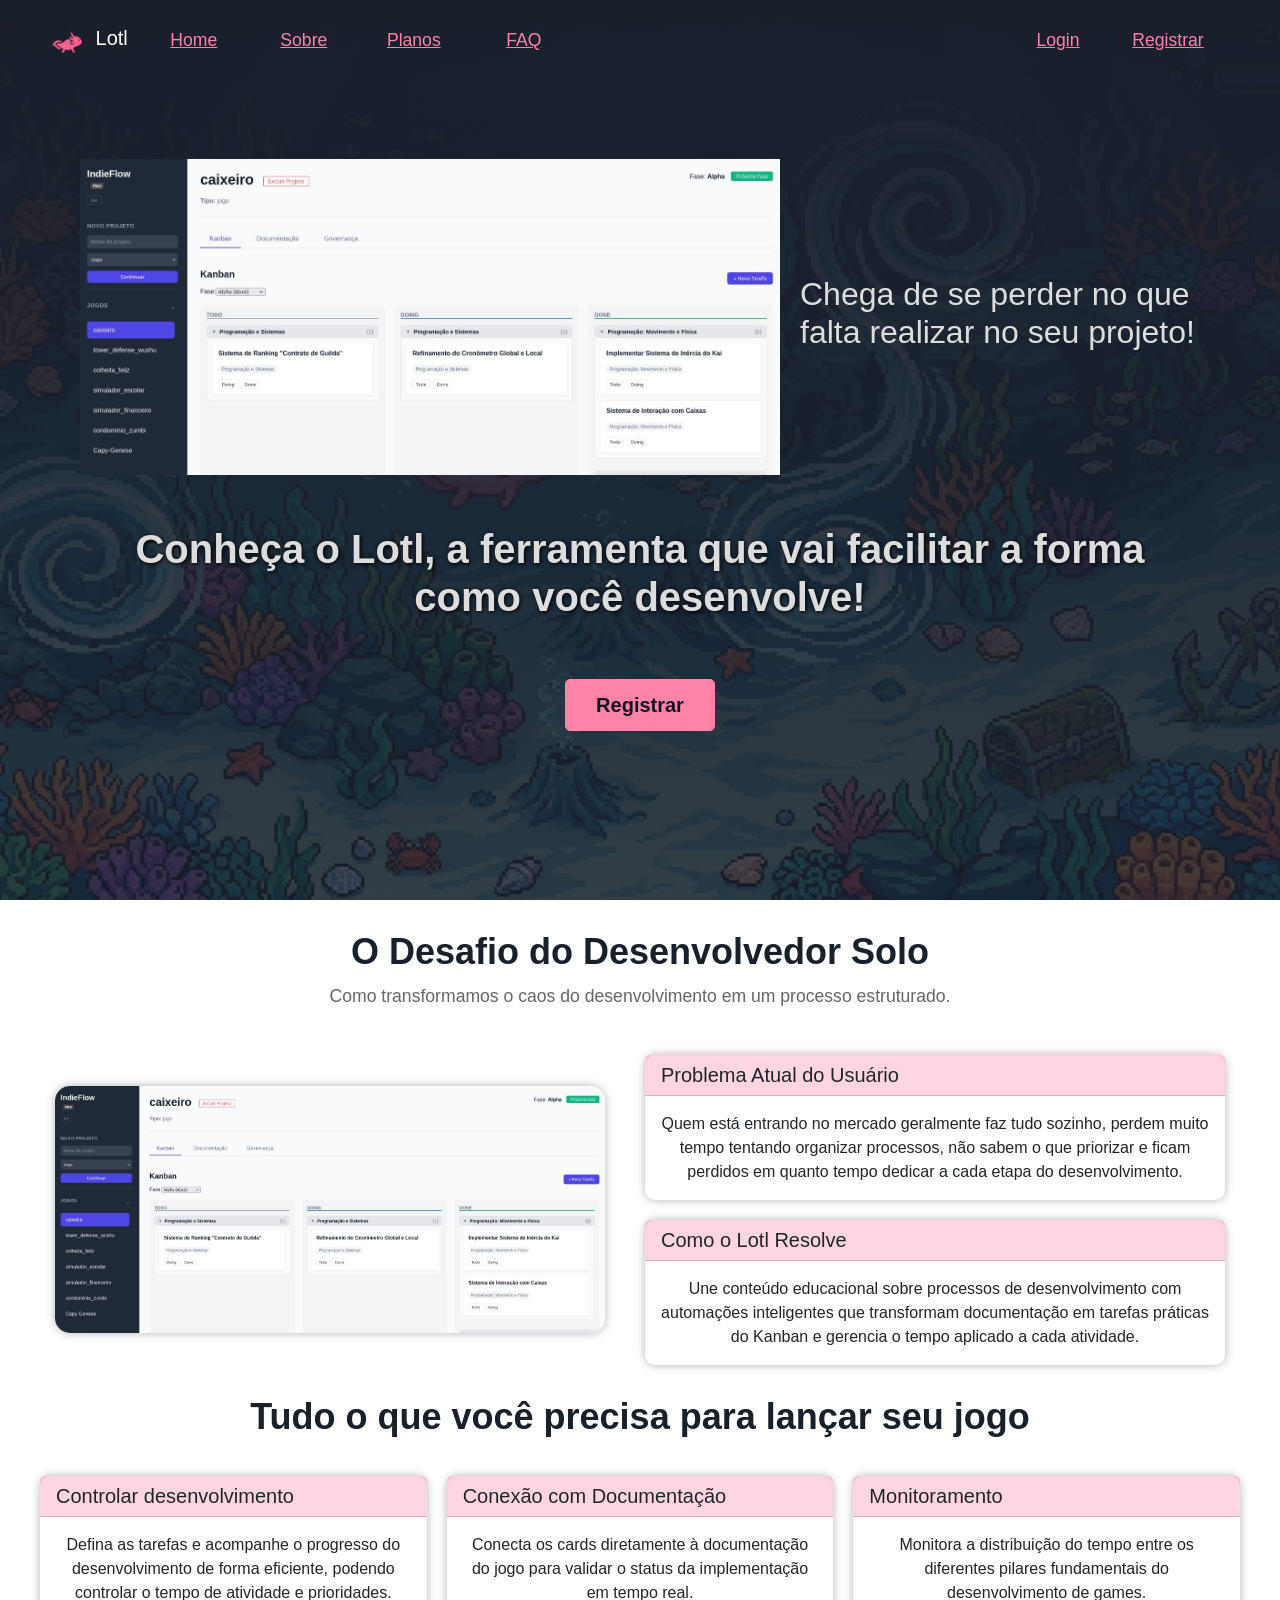
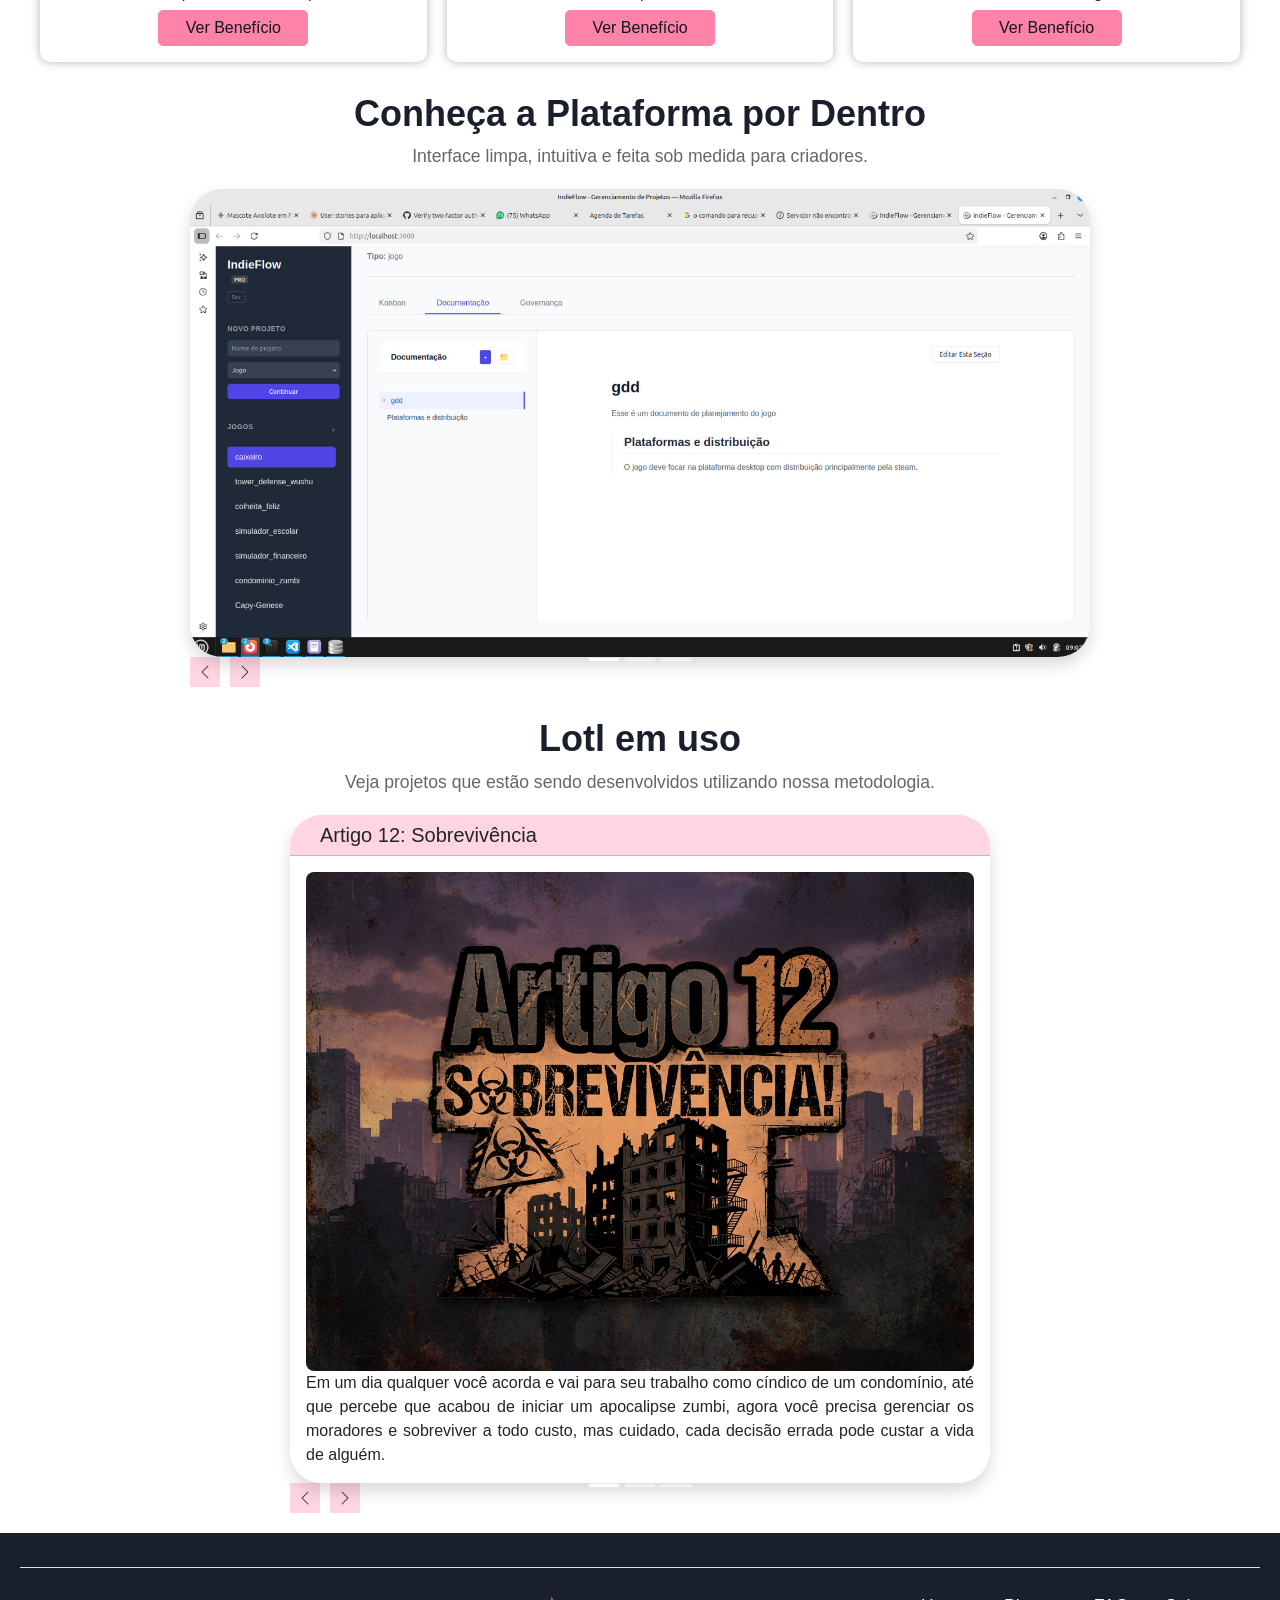
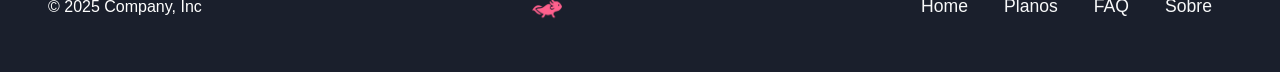
==== commit 8db79c56: "style(carouselProjects): add padding left to card header" ====
--- a/index.html
+++ b/index.html
@@ -232,7 +232,7 @@
                         <div class="carousel-inner rounded-5 shadow">
                             <div class="carousel-item active">
                               <div class="card" style="max-width: 700px;">
-                                  <h5 class="card-header">Artigo 12: Sobrevivência</h5>
+                                  <h5 class="card-header" style="padding-left: 30px;">Artigo 12: Sobrevivência</h5>
                                   <div class="card-body">
                                       <img src="./images/projetos/Gemini_Generated_Image_qvlw1vqvlw1vqvlw.jpeg" class="card-img" alt="Jogo criado com Lotl" style="border-radius: 8px;"> 
                                       <p>
@@ -243,7 +243,7 @@
                             </div>
                             <div class="carousel-item">
                               <div class="card" style="max-width: 700px;">
-                                  <h5 class="card-header">CapiSquad</h5>
+                                  <h5 class="card-header" style="padding-left: 30px;">CapiSquad</h5>
                                   <div class="card-body">
                                       <img src="./images/projetos/Gemini_Generated_Image_rcvknercvknercvk.jpeg" class="card-img" alt="Jogo criado com Lotl" style="border-radius: 8px;"> 
                                       <p>
@@ -254,7 +254,7 @@
                             </div>
                             <div class="carousel-item">
                               <div class="card" style="max-width: 700px;">
-                                  <h5 class="card-header">Brother Burden Bound(BBB)</h5>
+                                  <h5 class="card-header" style="padding-left: 30px;">Brother Burden Bound(BBB)</h5>
                                   <div class="card-body">
                                       <img src="./images/projetos/Gemini_Generated_Image_rrxtj9rrxtj9rrxt.jpeg" class="card-img" alt="Jogo criado com Lotl" style="border-radius: 8px;"> 
                                       <p>
--- a/global.css
+++ b/global.css
@@ -80,6 +80,7 @@
 a{
   color: var(--write-white);
   text-decoration: none;
+  transition: color 0.4s;
 }
 
 a:hover{
@@ -94,6 +95,7 @@
     width: 100px;
     margin-right: 10px;
     text-decoration: underline;
+    transition: 0.5s;
 }
 
 .headerButton:hover{
@@ -111,6 +113,7 @@
 .headerTitle{
     color: var(--write-white);
     margin: auto 0 auto 0;
+    transition: color 0.4s;
 }
 
 .headerTitle:hover{
@@ -129,6 +132,7 @@
     color: #12151E;
     width: 150px;
     margin: 0 auto 10vh auto;
+    transition: 0.4s;
 }
 
 .bannerButton:hover{
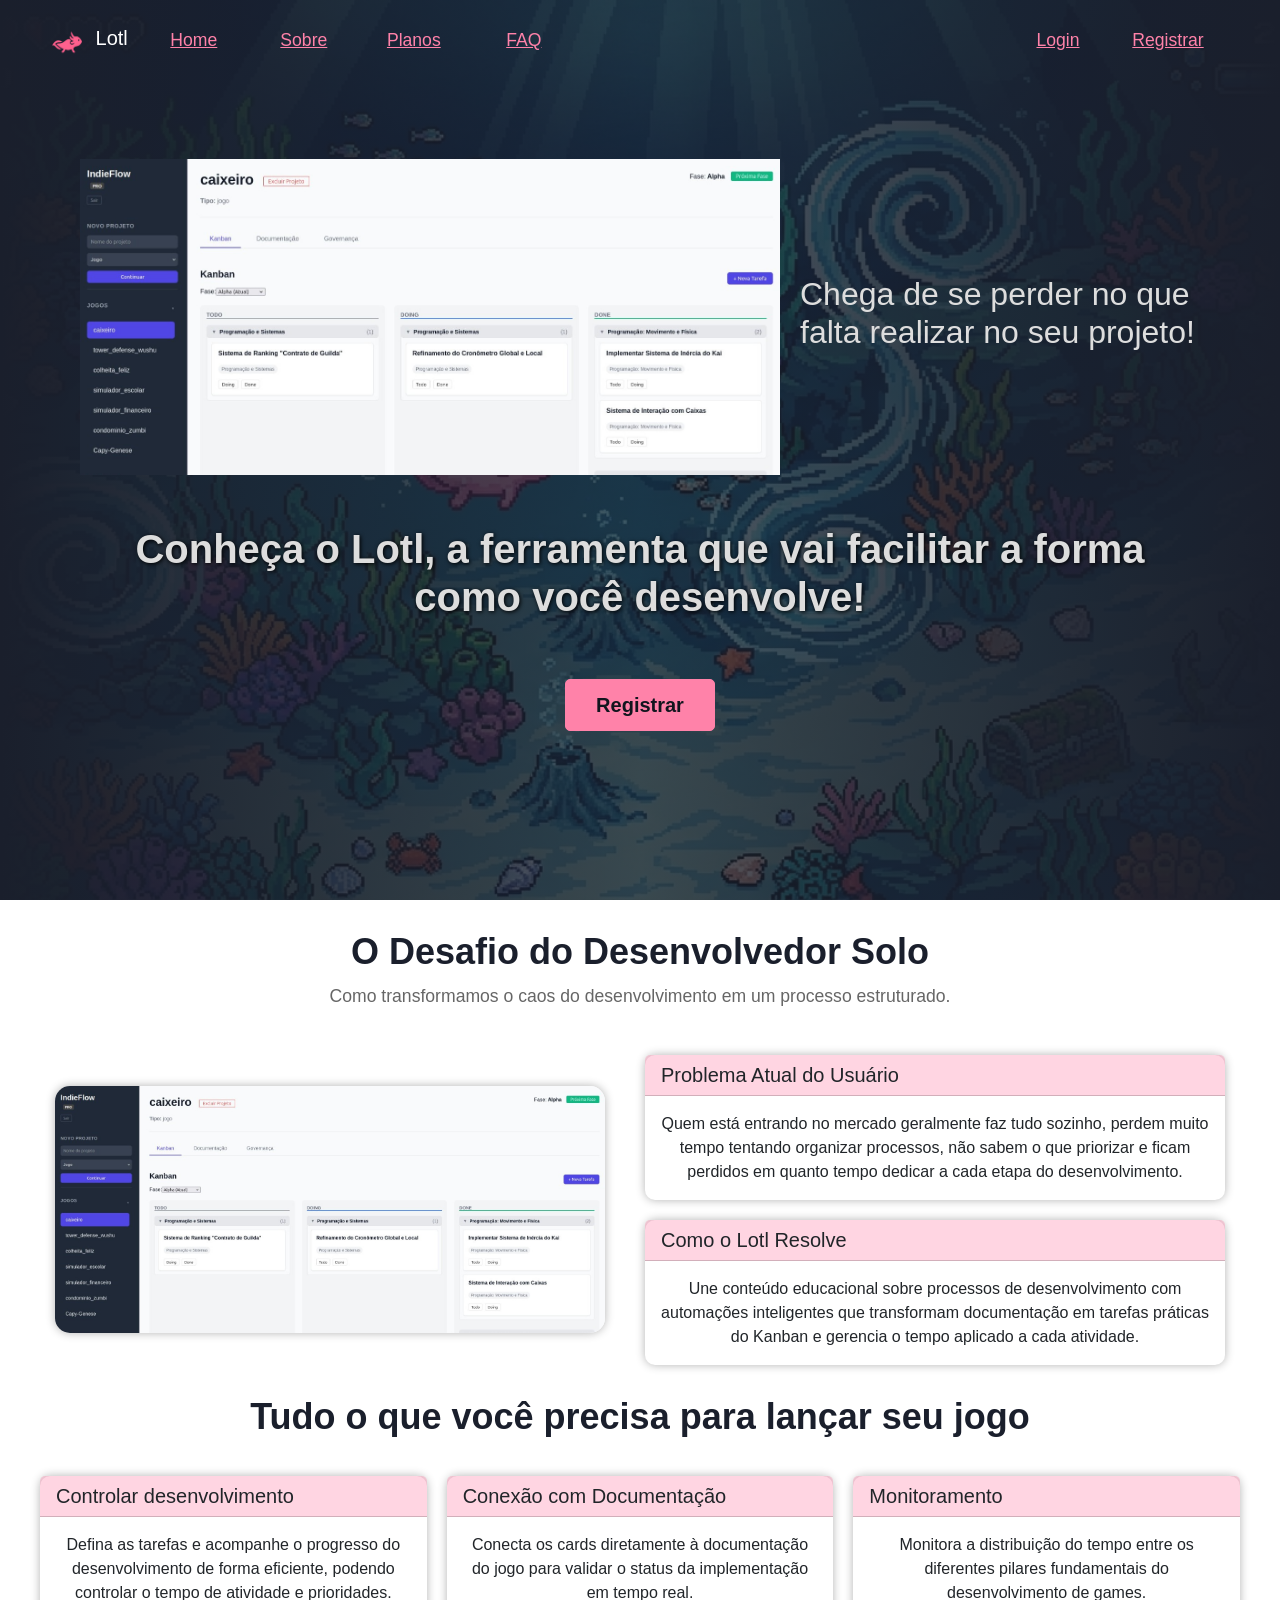
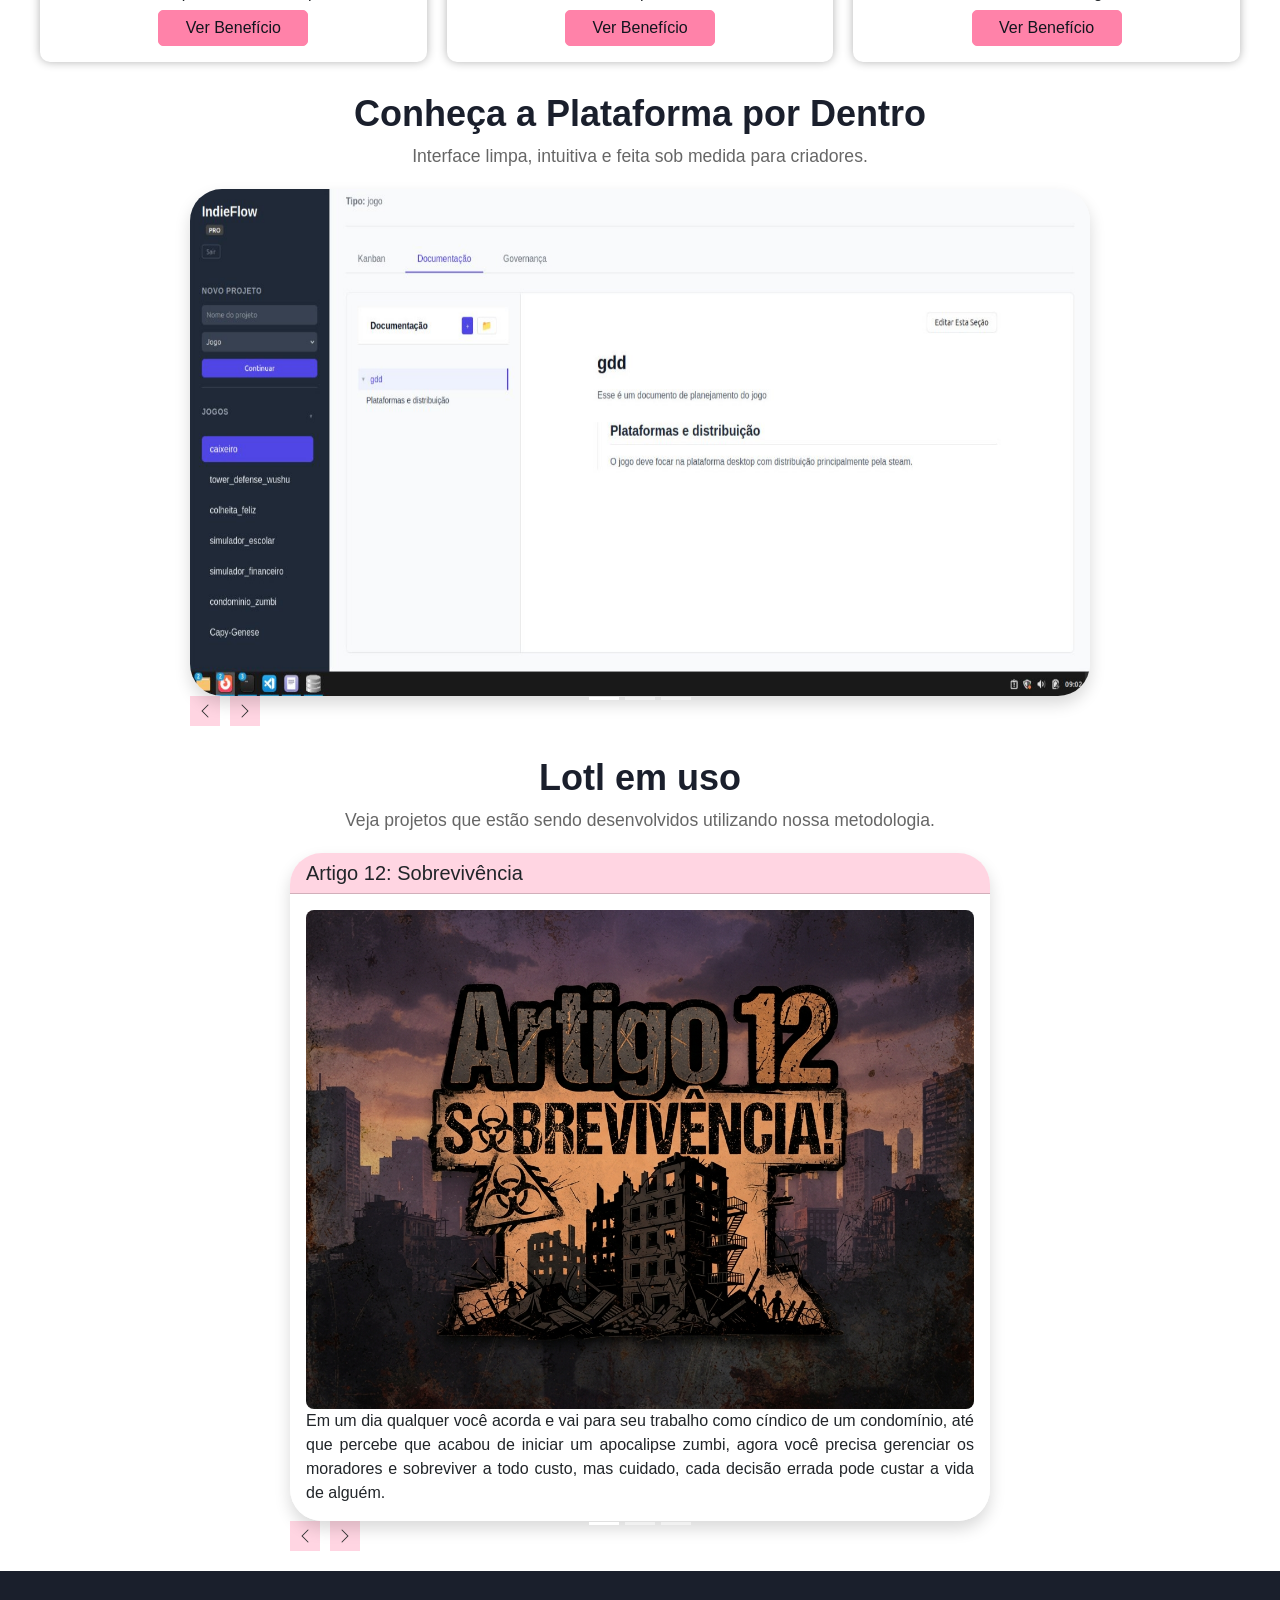
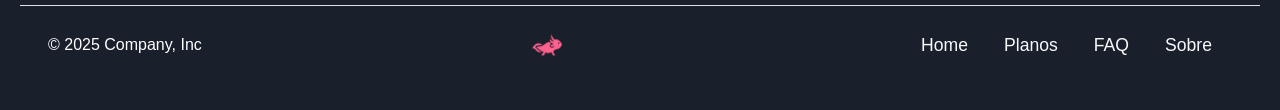
==== commit ed60d718: "Merge pull request #33 from Tardius-Consulting/dev/wendel Dev/wendel" ====
--- a/index.html
+++ b/index.html
@@ -232,7 +232,7 @@
                         <div class="carousel-inner rounded-5 shadow">
                             <div class="carousel-item active">
                               <div class="card" style="max-width: 700px;">
-                                  <h5 class="card-header" style="padding-left: 30px;">Artigo 12: Sobrevivência</h5>
+                                  <h5 class="card-header">Artigo 12: Sobrevivência</h5>
                                   <div class="card-body">
                                       <img src="./images/projetos/Gemini_Generated_Image_qvlw1vqvlw1vqvlw.jpeg" class="card-img" alt="Jogo criado com Lotl" style="border-radius: 8px;"> 
                                       <p>
@@ -243,7 +243,7 @@
                             </div>
                             <div class="carousel-item">
                               <div class="card" style="max-width: 700px;">
-                                  <h5 class="card-header" style="padding-left: 30px;">CapiSquad</h5>
+                                  <h5 class="card-header">CapiSquad</h5>
                                   <div class="card-body">
                                       <img src="./images/projetos/Gemini_Generated_Image_rcvknercvknercvk.jpeg" class="card-img" alt="Jogo criado com Lotl" style="border-radius: 8px;"> 
                                       <p>
@@ -254,7 +254,7 @@
                             </div>
                             <div class="carousel-item">
                               <div class="card" style="max-width: 700px;">
-                                  <h5 class="card-header" style="padding-left: 30px;">Brother Burden Bound(BBB)</h5>
+                                  <h5 class="card-header">Brother Burden Bound(BBB)</h5>
                                   <div class="card-body">
                                       <img src="./images/projetos/Gemini_Generated_Image_rrxtj9rrxtj9rrxt.jpeg" class="card-img" alt="Jogo criado com Lotl" style="border-radius: 8px;"> 
                                       <p>
--- a/global.css
+++ b/global.css
@@ -59,7 +59,7 @@
 }
 
 header{
-  background: linear-gradient(#1A1F2CFF, #1A1F2CCC), url("./images/about/heroimage.jpeg");
+  background: linear-gradient(to right,#1A1F2C 0%, #1A1F2CBB 50%, #1A1F2C 100%), url("./images/about/heroimage.jpeg");
   background-size: cover;
   background-position: center;
 }
@@ -80,7 +80,6 @@
 a{
   color: var(--write-white);
   text-decoration: none;
-  transition: color 0.4s;
 }
 
 a:hover{
@@ -95,7 +94,6 @@
     width: 100px;
     margin-right: 10px;
     text-decoration: underline;
-    transition: 0.5s;
 }
 
 .headerButton:hover{
@@ -113,7 +111,6 @@
 .headerTitle{
     color: var(--write-white);
     margin: auto 0 auto 0;
-    transition: color 0.4s;
 }
 
 .headerTitle:hover{
@@ -132,7 +129,6 @@
     color: #12151E;
     width: 150px;
     margin: 0 auto 10vh auto;
-    transition: 0.4s;
 }
 
 .bannerButton:hover{
--- a/styles/index.css
+++ b/styles/index.css
@@ -87,6 +87,11 @@
   text-align: justify;
 }
 
+#carouselExample .carousel-item img{
+  width: 100%;
+  aspect-ratio: 16 / 9;
+}
+
 @media (max-width:900px){
   div .flex-row-1300-900 img{
     width: 100vw !important;
